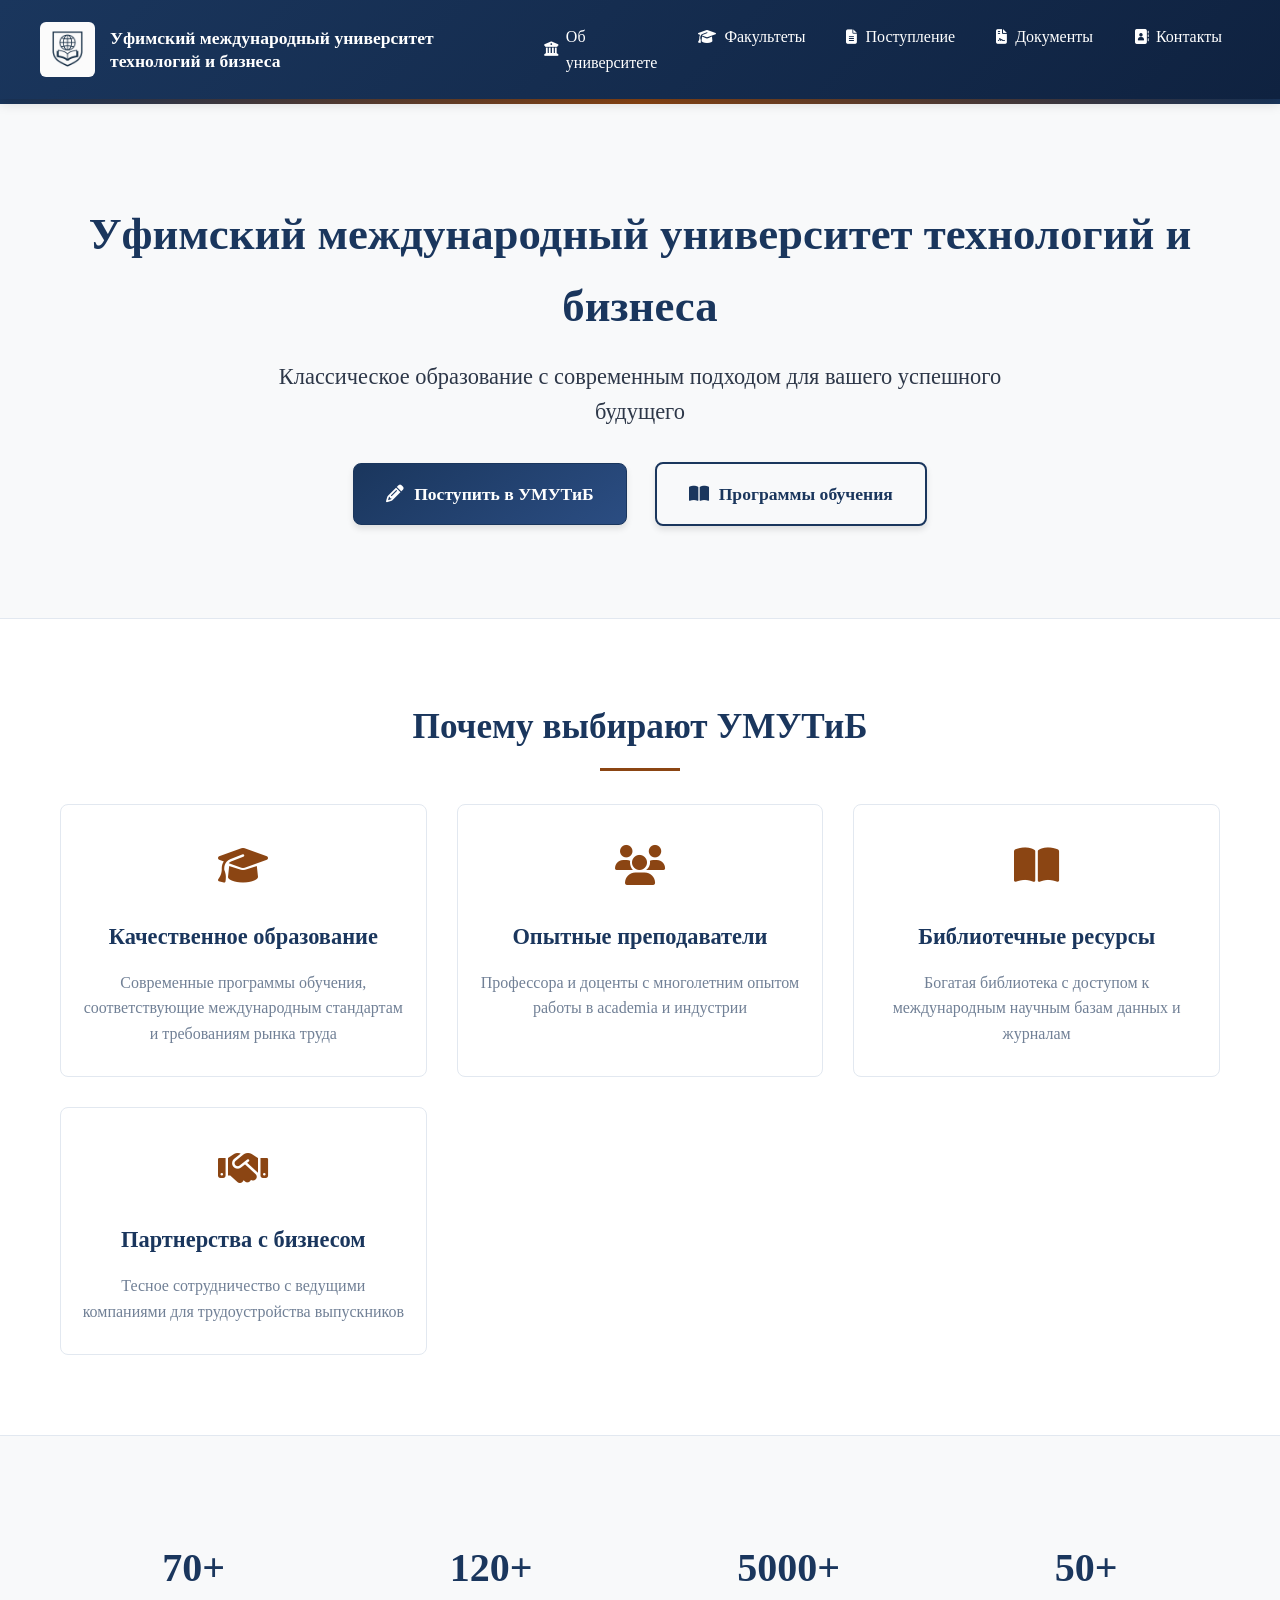
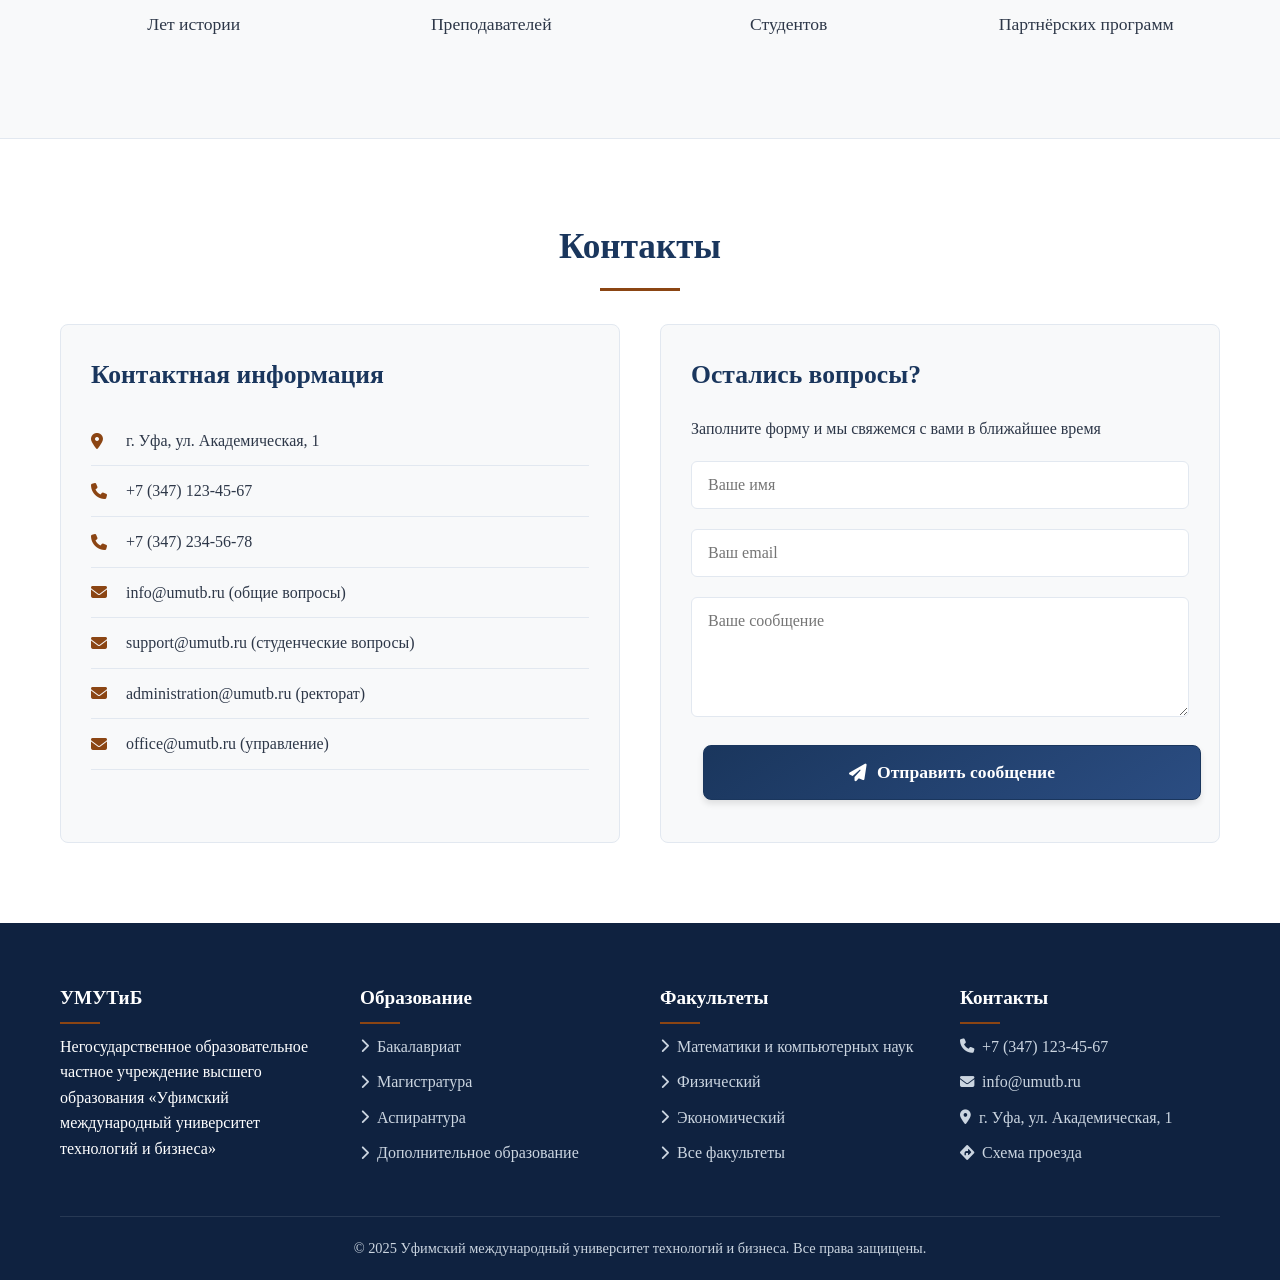
==== index.html @ 5cca49ac "Add files via upload" ====
﻿<!DOCTYPE html>
<html lang="ru">
<head>
  <meta charset="UTF-8">
  <meta name="viewport" content="width=device-width, initial-scale=1.0">
  <title>Уфимский международный университет технологий и бизнеса</title>
  <link rel="stylesheet" href="https://cdnjs.cloudflare.com/ajax/libs/font-awesome/6.4.0/css/all.min.css">
  <style>
    :root {
      --primary: #1a365d;
      --primary-dark: #0f2240;
      --secondary: #2b6cb0;
      --accent: #8B4513;
      --light: #f8f9fa;
      --dark: #2d3748;
      --gray: #718096;
      --light-gray: #e2e8f0;
      --transition: all 0.3s ease;
    }
    
    * {
      margin: 0;
      padding: 0;
      box-sizing: border-box;
    }
    
    body {
      font-family: 'Georgia', serif;
      line-height: 1.6;
      color: var(--dark);
      background-color: #fff;
      overflow-x: hidden;
    }
    
    .container {
      width: 100%;
      max-width: 1200px;
      margin: 0 auto;
      padding: 0 20px;
    }
    
    /* Modern Header Styles */
    header {
      background: linear-gradient(135deg, var(--primary) 0%, var(--primary-dark) 100%);
      color: white;
      position: sticky;
      top: 0;
      z-index: 1000;
      box-shadow: 0 4px 12px rgba(0, 0, 0, 0.15);
      padding: 0;
    }
    
    .header-container {
      display: flex;
      justify-content: space-between;
      align-items: center;
      padding: 12px 0;
    }
    
    .logo {
      display: flex;
      align-items: center;
      gap: 15px;
      text-decoration: none;
      transition: var(--transition);
    }
    
    .logo:hover {
      opacity: 0.9;
      transform: translateY(-1px);
    }
    
    .logo img {
      height: 55px;
      width: auto;
      border-radius: 6px;
    }
    
    .logo-text {
      font-size: 1.1rem;
      font-weight: bold;
      color: white;
      line-height: 1.3;
    }
    
    nav {
      display: flex;
      align-items: center;
    }
    
    .nav-menu {
      display: flex;
      list-style: none;
      gap: 5px;
    }
    
    .nav-item {
      position: relative;
    }
    
    .nav-link {
      text-decoration: none;
      color: white;
      font-weight: 500;
      padding: 12px 18px;
      border-radius: 6px;
      display: flex;
      align-items: center;
      gap: 8px;
      transition: var(--transition);
      position: relative;
      overflow: hidden;
    }
    
    .nav-link::before {
      content: '';
      position: absolute;
      top: 0;
      left: -100%;
      width: 100%;
      height: 100%;
      background: linear-gradient(90deg, transparent, rgba(255, 255, 255, 0.2), transparent);
      transition: var(--transition);
    }
    
    .nav-link:hover::before {
      left: 100%;
    }
    
    .nav-link:hover {
      background: rgba(255, 255, 255, 0.1);
      transform: translateY(-2px);
    }
    
    .nav-link i {
      font-size: 0.9rem;
    }
    
    .mobile-menu-btn {
      display: none;
      background: rgba(255, 255, 255, 0.1);
      border: none;
      font-size: 1.4rem;
      cursor: pointer;
      color: white;
      padding: 10px 12px;
      border-radius: 6px;
      transition: var(--transition);
    }
    
    .mobile-menu-btn:hover {
      background: rgba(255, 255, 255, 0.2);
      transform: scale(1.05);
    }
    
    /* Hero Section */
    .hero {
      background: var(--light);
      padding: 100px 0 80px;
      text-align: center;
      border-bottom: 1px solid var(--light-gray);
      position: relative;
    }
    
    .hero::before {
      content: '';
      position: absolute;
      top: 0;
      left: 0;
      right: 0;
      height: 5px;
      background: linear-gradient(90deg, var(--primary), var(--accent), var(--primary));
    }
    
    .hero-title {
      font-size: 2.8rem;
      margin-bottom: 1rem;
      color: var(--primary);
      font-family: 'Times New Roman', serif;
    }
    
    .hero-subtitle {
      font-size: 1.4rem;
      margin-bottom: 2rem;
      color: var(--dark);
      font-weight: 400;
      max-width: 800px;
      margin-left: auto;
      margin-right: auto;
    }
    
    .btn {
      display: inline-flex;
      align-items: center;
      justify-content: center;
      padding: 16px 32px;
      border-radius: 8px;
      text-decoration: none;
      font-weight: 600;
      transition: var(--transition);
      margin: 0 12px 12px;
      font-family: 'Georgia', serif;
      font-size: 1.1rem;
      position: relative;
      overflow: hidden;
      box-shadow: 0 4px 6px rgba(0, 0, 0, 0.1);
      border: none;
      cursor: pointer;
    }
    
    .btn i {
      margin-right: 10px;
      transition: var(--transition);
    }
    
    .btn-primary {
      background: linear-gradient(145deg, var(--primary), #2b4d82);
      color: white;
      border: 1px solid var(--primary);
    }
    
    .btn-primary:hover {
      background: linear-gradient(145deg, #2b4d82, var(--primary));
      color: white;
      transform: translateY(-3px);
      box-shadow: 0 6px 12px rgba(0, 0, 0, 0.15);
    }
    
    .btn-primary:active {
      transform: translateY(0);
      box-shadow: 0 2px 4px rgba(0, 0, 0, 0.1);
    }
    
    .btn-outline {
      background: transparent;
      color: var(--primary);
      border: 2px solid var(--primary);
    }
    
    .btn-outline:hover {
      background: var(--primary);
      color: white;
      transform: translateY(-3px);
      box-shadow: 0 6px 12px rgba(0, 0, 0, 0.15);
    }
    
    .btn-outline:active {
      transform: translateY(0);
      box-shadow: 0 2px 4px rgba(0, 0, 0, 0.1);
    }
    
    /* Features Section */
    .features {
      padding: 80px 0;
      background: white;
    }
    
    .section-title {
      text-align: center;
      font-size: 2.2rem;
      margin-bottom: 3rem;
      color: var(--primary);
      position: relative;
      font-family: 'Times New Roman', serif;
    }
    
    .section-title:after {
      content: '';
      position: absolute;
      bottom: -15px;
      left: 50%;
      transform: translateX(-50%);
      width: 80px;
      height: 3px;
      background: var(--accent);
    }
    
    .features-grid {
      display: grid;
      grid-template-columns: repeat(auto-fit, minmax(280px, 1fr));
      gap: 30px;
    }
    
    .feature {
      text-align: center;
      padding: 30px 20px;
      border: 1px solid var(--light-gray);
      border-radius: 8px;
      transition: var(--transition);
    }
    
    .feature:hover {
      box-shadow: 0 8px 20px rgba(0, 0, 0, 0.1);
      transform: translateY(-5px);
    }
    
    .feature-icon {
      font-size: 2.5rem;
      margin-bottom: 20px;
      color: var(--accent);
      transition: var(--transition);
    }
    
    .feature:hover .feature-icon {
      transform: scale(1.1);
    }
    
    .feature-title {
      font-size: 1.4rem;
      margin-bottom: 15px;
      color: var(--primary);
    }
    
    .feature p {
      color: var(--gray);
    }
    
    /* Stats Section */
    .stats {
      padding: 80px 0;
      background: var(--light);
      text-align: center;
      border-top: 1px solid var(--light-gray);
      border-bottom: 1px solid var(--light-gray);
    }
    
    .stats-grid {
      display: grid;
      grid-template-columns: repeat(auto-fit, minmax(200px, 1fr));
      gap: 30px;
    }
    
    .stat {
      padding: 20px;
      transition: var(--transition);
    }
    
    .stat:hover {
      transform: translateY(-5px);
    }
    
    .stat-number {
      font-size: 2.5rem;
      font-weight: bold;
      margin-bottom: 10px;
      color: var(--primary);
      font-family: 'Times New Roman', serif;
    }
    
    .stat-label {
      color: var(--dark);
      font-size: 1.1rem;
    }
    
    /* Contact Section */
    .contact {
      padding: 80px 0;
      background: white;
    }
    
    .contact-grid {
      display: grid;
      grid-template-columns: repeat(auto-fit, minmax(300px, 1fr));
      gap: 40px;
    }
    
    .contact-info {
      padding: 30px;
      background: var(--light);
      border-radius: 8px;
      border: 1px solid var(--light-gray);
      transition: var(--transition);
    }
    
    .contact-info:hover {
      box-shadow: 0 8px 20px rgba(0, 0, 0, 0.1);
    }
    
    .contact-title {
      font-size: 1.6rem;
      margin-bottom: 20px;
      color: var(--primary);
      font-family: 'Times New Roman', serif;
    }
    
    .contact-list {
      list-style: none;
    }
    
    .contact-list li {
      padding: 12px 0;
      border-bottom: 1px solid var(--light-gray);
      display: flex;
      align-items: center;
      transition: var(--transition);
    }
    
    .contact-list li:hover {
      background-color: rgba(0, 0, 0, 0.03);
      padding-left: 10px;
    }
    
    .contact-list i {
      margin-right: 15px;
      color: var(--accent);
      width: 20px;
    }
    
    /* Footer */
    footer {
      background: var(--primary-dark);
      color: white;
      padding: 60px 0 20px;
    }
    
    .footer-grid {
      display: grid;
      grid-template-columns: repeat(auto-fit, minmax(250px, 1fr));
      gap: 40px;
      margin-bottom: 40px;
    }
    
    .footer-title {
      font-size: 1.2rem;
      margin-bottom: 20px;
      position: relative;
      font-family: 'Times New Roman', serif;
    }
    
    .footer-title:after {
      content: '';
      position: absolute;
      bottom: -10px;
      left: 0;
      width: 40px;
      height: 2px;
      background: var(--accent);
    }
    
    .footer-links {
      list-style: none;
    }
    
    .footer-links li {
      margin-bottom: 10px;
      transition: var(--transition);
    }
    
    .footer-links li:hover {
      transform: translateX(5px);
    }
    
    .footer-links a {
      color: #cbd5e0;
      text-decoration: none;
      transition: var(--transition);
      display: flex;
      align-items: center;
    }
    
    .footer-links a:hover {
      color: white;
    }
    
    .footer-links a i {
      margin-right: 8px;
      font-size: 0.9rem;
    }
    
    .footer-bottom {
      text-align: center;
      padding-top: 20px;
      border-top: 1px solid rgba(255, 255, 255, 0.1);
      font-size: 0.9rem;
      color: #cbd5e0;
    }
    
    /* Form Styles */
    .form-group {
      margin-bottom: 20px;
    }
    
    .form-input {
      width: 100%;
      padding: 14px 16px;
      border: 1px solid var(--light-gray);
      border-radius: 6px;
      font-family: 'Georgia', serif;
      font-size: 1rem;
      transition: var(--transition);
    }
    
    .form-input:focus {
      outline: none;
      border-color: var(--primary);
      box-shadow: 0 0 0 3px rgba(26, 54, 93, 0.2);
    }
    
    textarea.form-input {
      min-height: 120px;
      resize: vertical;
    }
    
    /* Responsive Styles */
    @media (max-width: 992px) {
      .nav-menu {
        display: none;
        flex-direction: column;
        position: absolute;
        top: 100%;
        left: 0;
        right: 0;
        background: linear-gradient(135deg, var(--primary) 0%, var(--primary-dark) 100%);
        padding: 20px;
        box-shadow: 0 5px 15px rgba(0, 0, 0, 0.2);
        border-top: 1px solid rgba(255, 255, 255, 0.1);
      }
      
      .nav-menu.active {
        display: flex;
      }
      
      .nav-item {
        width: 100%;
      }
      
      .nav-link {
        padding: 15px;
        border-radius: 4px;
        margin-bottom: 5px;
      }
      
      .mobile-menu-btn {
        display: block;
      }
      
      .hero-title {
        font-size: 2.4rem;
      }
    }
    
    @media (max-width: 768px) {
      .hero-title {
        font-size: 2rem;
      }
      
      .hero-subtitle {
        font-size: 1.2rem;
      }
      
      .btn {
        display: flex;
        margin: 10px auto;
        width: 80%;
        max-width: 250px;
      }
      
      .section-title {
        font-size: 1.8rem;
      }
      
      .header-container {
        flex-wrap: wrap;
      }
      
      .logo {
        margin-bottom: 10px;
      }
    }
    
    @media (max-width: 576px) {
      .logo img {
        height: 50px;
      }
      
      .logo-text {
        font-size: 0.95rem;
      }
      
      .hero {
        padding: 80px 0 60px;
      }
      
      .feature {
        padding: 20px 15px;
      }
      
      .contact-info {
        padding: 20px;
      }
    }
  </style>
</head>
<body>
  <!-- Header -->
  <header>
    <div class="container header-container">
      <a href="#" class="logo">
        <img src="assets/logo.png" alt="Логотип УМУТиБ">
        <div class="logo-text">Уфимский международный университет технологий и бизнеса</div>
      </a>
      
      <nav>
        <ul class="nav-menu">
          <li class="nav-item"><a href="pages/about.html" class="nav-link"><i class="fas fa-university"></i> Об университете</a></li>
          <li class="nav-item"><a href="pages/faculties.html" class="nav-link"><i class="fas fa-graduation-cap"></i> Факультеты</a></li>
          <li class="nav-item"><a href="pages/admission.html" class="nav-link"><i class="fas fa-file-alt"></i> Поступление</a></li>
          <li class="nav-item"><a href="pages/documents.html" class="nav-link"><i class="fas fa-file-contract"></i> Документы</a></li>
          <li class="nav-item"><a href="pages/contacts.html" class="nav-link"><i class="fas fa-address-book"></i> Контакты</a></li>
        </ul>
        
        <button class="mobile-menu-btn">
          <i class="fas fa-bars"></i>
        </button>
      </nav>
    </div>
  </header>

  <!-- Hero Section -->
  <section class="hero">
    <div class="container">
      <h1 class="hero-title">Уфимский международный университет технологий и бизнеса</h1>
      <p class="hero-subtitle">Классическое образование с современным подходом для вашего успешного будущего</p>
      <div class="hero-actions">
        <a href="pages/apply.html" class="btn btn-primary"><i class="fas fa-pencil-alt"></i> Поступить в УМУТиБ</a>
        <a href="#" class="btn btn-outline"><i class="fas fa-book-open"></i> Программы обучения</a>
      </div>
    </div>
  </section>

  <!-- Features Section -->
  <section class="features">
    <div class="container">
      <h2 class="section-title">Почему выбирают УМУТиБ</h2>
      
      <div class="features-grid">
        <div class="feature">
          <div class="feature-icon">
            <i class="fas fa-graduation-cap"></i>
          </div>
          <h3 class="feature-title">Качественное образование</h3>
          <p>Современные программы обучения, соответствующие международным стандартам и требованиям рынка труда</p>
        </div>
        
        <div class="feature">
          <div class="feature-icon">
            <i class="fas fa-users"></i>
          </div>
          <h3 class="feature-title">Опытные преподаватели</h3>
          <p>Профессора и доценты с многолетним опытом работы в academia и индустрии</p>
        </div>
        
        <div class="feature">
          <div class="feature-icon">
            <i class="fas fa-book-open"></i>
          </div>
          <h3 class="feature-title">Библиотечные ресурсы</h3>
          <p>Богатая библиотека с доступом к международным научным базам данных и журналам</p>
        </div>
        
        <div class="feature">
          <div class="feature-icon">
            <i class="fas fa-handshake"></i>
          </div>
          <h3 class="feature-title">Партнерства с бизнесом</h3>
          <p>Тесное сотрудничество с ведущими компаниями для трудоустройства выпускников</p>
        </div>
      </div>
    </div>
  </section>

  <!-- Stats Section -->
  <section class="stats">
    <div class="container">
      <div class="stats-grid">
        <div class="stat">
          <div class="stat-number">70+</div>
          <div class="stat-label">Лет истории</div>
        </div>
        
        <div class="stat">
          <div class="stat-number">120+</div>
          <div class="stat-label">Преподавателей</div>
        </div>
        
        <div class="stat">
          <div class="stat-number">5000+</div>
          <div class="stat-label">Студентов</div>
        </div>
        
        <div class="stat">
          <div class="stat-number">50+</div>
          <div class="stat-label">Партнёрских программ</div>
        </div>
      </div>
    </div>
  </section>

  <!-- Contact Section -->
  <section class="contact">
    <div class="container">
      <h2 class="section-title">Контакты</h2>
      
      <div class="contact-grid">
        <div class="contact-info">
          <h3 class="contact-title">Контактная информация</h3>
          
          <ul class="contact-list">
            <li>
              <i class="fas fa-map-marker-alt"></i>
              <span>г. Уфа, ул. Академическая, 1</span>
            </li>
            <li>
              <i class="fas fa-phone"></i>
              <span>+7 (347) 123-45-67</span>
            </li>
            <li>
              <i class="fas fa-phone"></i>
              <span>+7 (347) 234-56-78</span>
            </li>
            <li>
              <i class="fas fa-envelope"></i>
              <span>info@umutb.ru (общие вопросы)</span>
            </li>
            <li>
              <i class="fas fa-envelope"></i>
              <span>support@umutb.ru (студенческие вопросы)</span>
            </li>
            <li>
              <i class="fas fa-envelope"></i>
              <span>administration@umutb.ru (ректорат)</span>
            </li>
            <li>
              <i class="fas fa-envelope"></i>
              <span>office@umutb.ru (управление)</span>
            </li>
          </ul>
        </div>
        
        <div class="contact-info">
          <h3 class="contact-title">Остались вопросы?</h3>
          <p>Заполните форму и мы свяжемся с вами в ближайшее время</p>
          
          <form style="margin-top: 20px;">
            <div class="form-group">
              <input type="text" placeholder="Ваше имя" class="form-input">
            </div>
            
            <div class="form-group">
              <input type="email" placeholder="Ваш email" class="form-input">
            </div>
            
            <div class="form-group">
              <textarea placeholder="Ваше сообщение" class="form-input"></textarea>
            </div>
            
            <button type="submit" class="btn btn-primary" style="width: 100%;"><i class="fas fa-paper-plane"></i> Отправить сообщение</button>
          </form>
        </div>
      </div>
    </div>
  </section>

  <!-- Footer -->
  <footer>
    <div class="container">
      <div class="footer-grid">
        <div>
          <h3 class="footer-title">УМУТиБ</h3>
          <p>Негосударственное образовательное частное учреждение высшего образования «Уфимский международный университет технологий и бизнеса»</p>
        </div>
        
        <div>
          <h3 class="footer-title">Образование</h3>
          <ul class="footer-links">
            <li><a href="#"><i class="fas fa-chevron-right"></i> Бакалавриат</a></li>
            <li><a href="#"><i class="fas fa-chevron-right"></i> Магистратура</a></li>
            <li><a href="#"><i class="fas fa-chevron-right"></i> Аспирантура</a></li>
            <li><a href="#"><i class="fas fa-chevron-right"></i> Дополнительное образование</a></li>
          </ul>
        </div>
        
        <div>
          <h3 class="footer-title">Факультеты</h3>
          <ul class="footer-links">
            <li><a href="#"><i class="fas fa-chevron-right"></i> Математики и компьютерных наук</a></li>
            <li><a href="#"><i class="fas fa-chevron-right"></i> Физический</a></li>
            <li><a href="#"><i class="fas fa-chevron-right"></i> Экономический</a></li>
            <li><a href="pages/programs.html"><i class="fas fa-chevron-right"></i> Все факультеты</a></li>
          </ul>
        </div>
        
        <div>
          <h3 class="footer-title">Контакты</h3>
          <ul class="footer-links">
            <li><a href="tel:+73471234567"><i class="fas fa-phone"></i> +7 (347) 123-45-67</a></li>
            <li><a href="mailto:info@umutb.ru"><i class="fas fa-envelope"></i> info@umutb.ru</a></li>
            <li><a href="#"><i class="fas fa-map-marker-alt"></i> г. Уфа, ул. Академическая, 1</a></li>
            <li><a href="#"><i class="fas fa-directions"></i> Схема проезда</a></li>
          </ul>
        </div>
      </div>
      
      <div class="footer-bottom">
        <p>&copy; 2025 Уфимский международный университет технологий и бизнеса. Все права защищены.</p>
      </div>
    </div>
  </footer>

  <script>
    // Mobile menu toggle with better performance
    document.addEventListener('DOMContentLoaded', function() {
      const menuBtn = document.querySelector('.mobile-menu-btn');
      const navMenu = document.querySelector('.nav-menu');
      
      if (menuBtn && navMenu) {
        menuBtn.addEventListener('click', function() {
          navMenu.classList.toggle('active');
          this.setAttribute('aria-expanded', 
            this.getAttribute('aria-expanded') === 'true' ? 'false' : 'true');
        });
        
        // Close menu when clicking outside
        document.addEventListener('click', function(e) {
          if (!e.target.closest('nav') && navMenu.classList.contains('active')) {
            navMenu.classList.remove('active');
            menuBtn.setAttribute('aria-expanded', 'false');
          }
        });
        
        // Close menu on resize if needed
        window.addEventListener('resize', function() {
          if (window.innerWidth > 992 && navMenu.classList.contains('active')) {
            navMenu.classList.remove('active');
            menuBtn.setAttribute('aria-expanded', 'false');
          }
        });
      }
      
      // Smooth scrolling for anchor links
      document.querySelectorAll('a[href^="#"]').forEach(anchor => {
        anchor.addEventListener('click', function(e) {
          e.preventDefault();
          const target = document.querySelector(this.getAttribute('href'));
          if (target) {
            target.scrollIntoView({
              behavior: 'smooth',
              block: 'start'
            });
          }
        });
      });
    });
  </script>
</body>
</html>
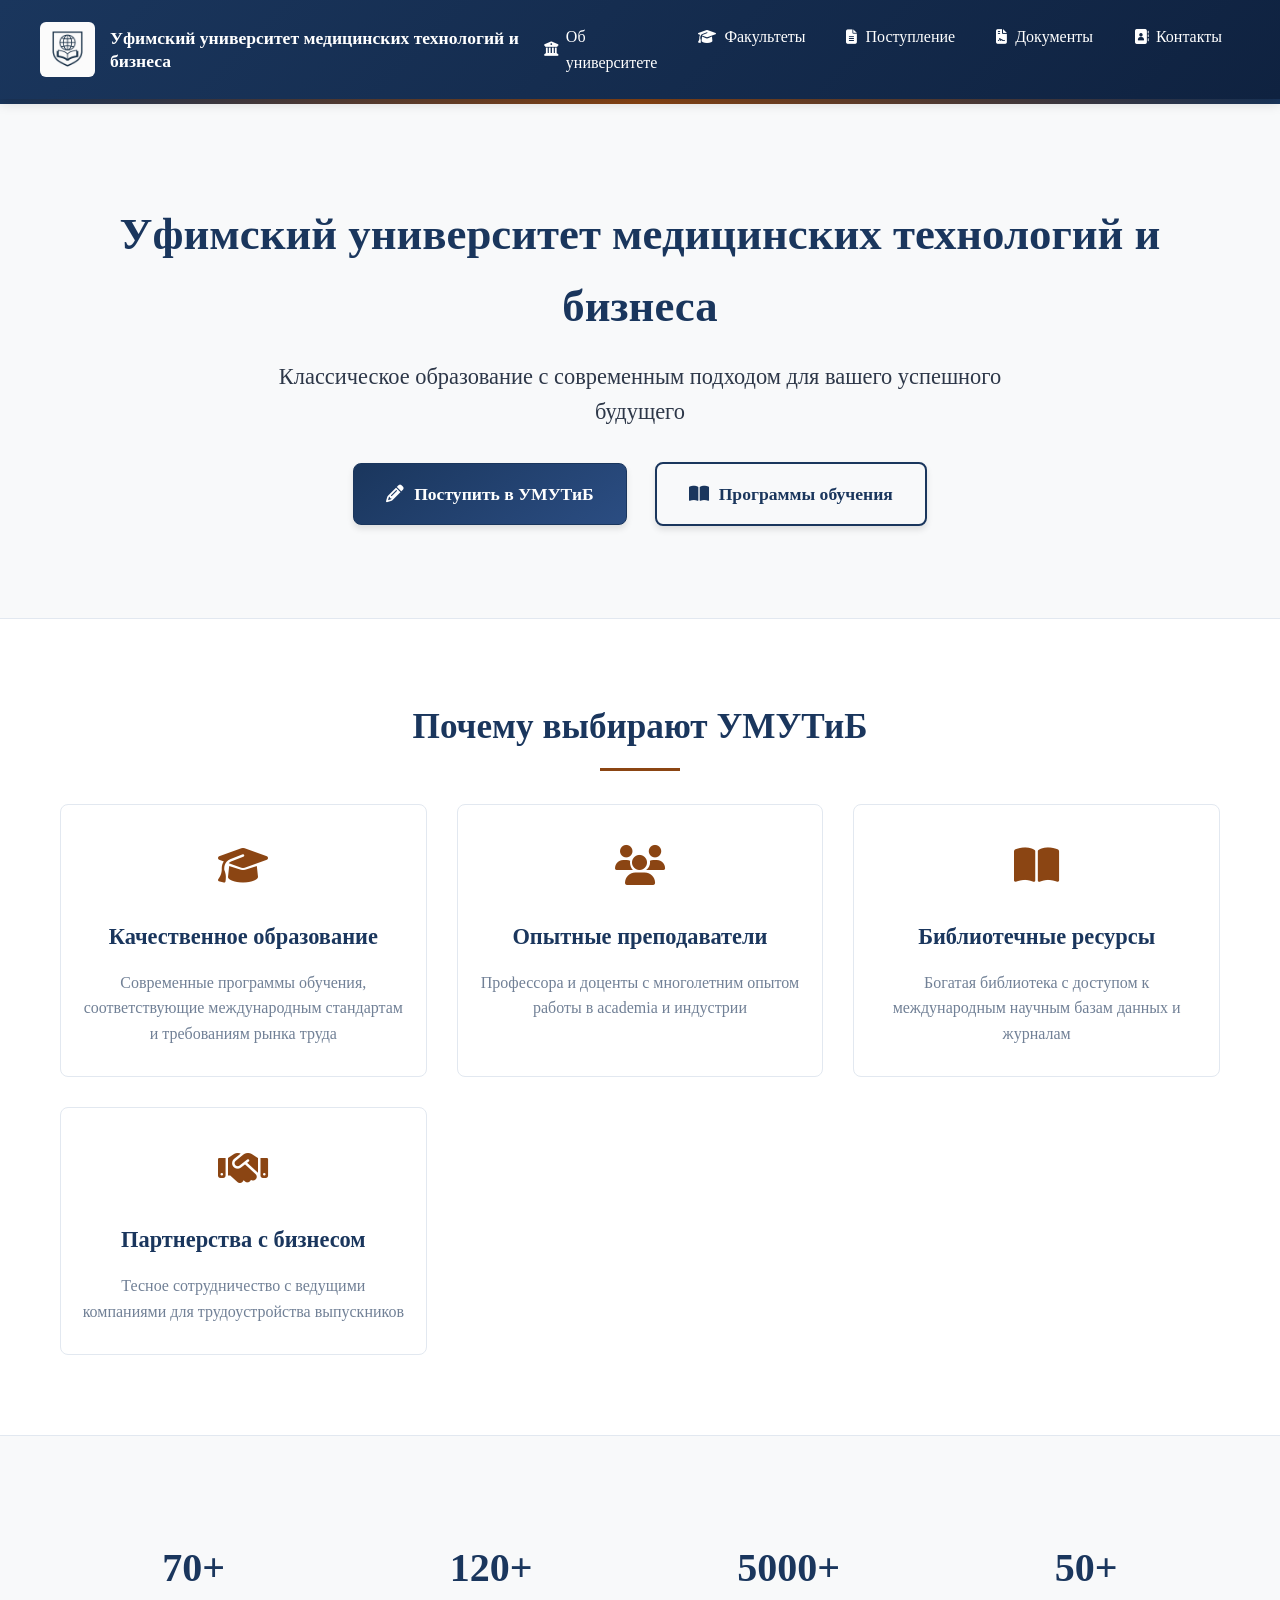
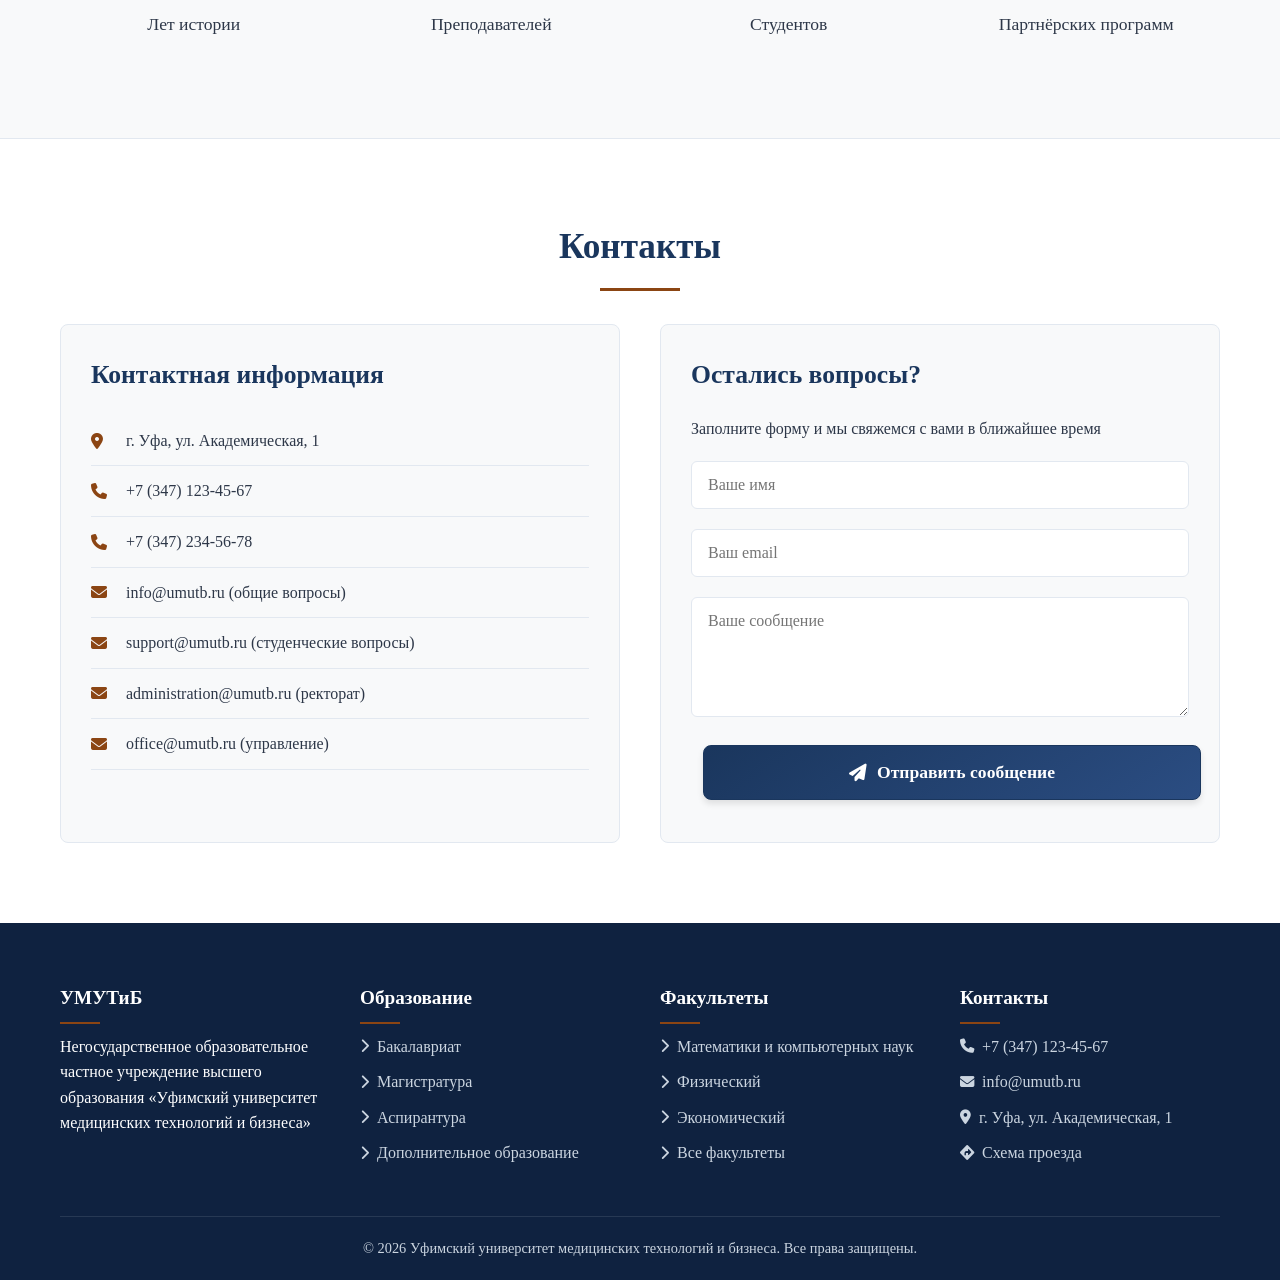
==== commit 9e1e23cf: "Add files via upload" ====
--- a/index.html
+++ b/index.html
@@ -3,7 +3,7 @@
 <head>
   <meta charset="UTF-8">
   <meta name="viewport" content="width=device-width, initial-scale=1.0">
-  <title>Уфимский международный университет технологий и бизнеса</title>
+  <title>Уфимский университет медицинских технологий и бизнеса</title>
   <link rel="stylesheet" href="https://cdnjs.cloudflare.com/ajax/libs/font-awesome/6.4.0/css/all.min.css">
   <style>
     :root {
@@ -597,7 +597,7 @@
     <div class="container header-container">
       <a href="#" class="logo">
         <img src="assets/logo.png" alt="Логотип УМУТиБ">
-        <div class="logo-text">Уфимский международный университет технологий и бизнеса</div>
+        <div class="logo-text">Уфимский университет медицинских технологий и бизнеса</div>
       </a>
       
       <nav>
@@ -619,7 +619,7 @@
   <!-- Hero Section -->
   <section class="hero">
     <div class="container">
-      <h1 class="hero-title">Уфимский международный университет технологий и бизнеса</h1>
+      <h1 class="hero-title">Уфимский университет медицинских технологий и бизнеса</h1>
       <p class="hero-subtitle">Классическое образование с современным подходом для вашего успешного будущего</p>
       <div class="hero-actions">
         <a href="pages/apply.html" class="btn btn-primary"><i class="fas fa-pencil-alt"></i> Поступить в УМУТиБ</a>
@@ -767,7 +767,7 @@
       <div class="footer-grid">
         <div>
           <h3 class="footer-title">УМУТиБ</h3>
-          <p>Негосударственное образовательное частное учреждение высшего образования «Уфимский международный университет технологий и бизнеса»</p>
+          <p>Негосударственное образовательное частное учреждение высшего образования «Уфимский университет медицинских технологий и бизнеса»</p>
         </div>
         
         <div>
@@ -802,7 +802,7 @@
       </div>
       
       <div class="footer-bottom">
-        <p>&copy; 2025 Уфимский международный университет технологий и бизнеса. Все права защищены.</p>
+        <p>&copy; 2026 Уфимский университет медицинских технологий и бизнеса. Все права защищены.</p>
       </div>
     </div>
   </footer>
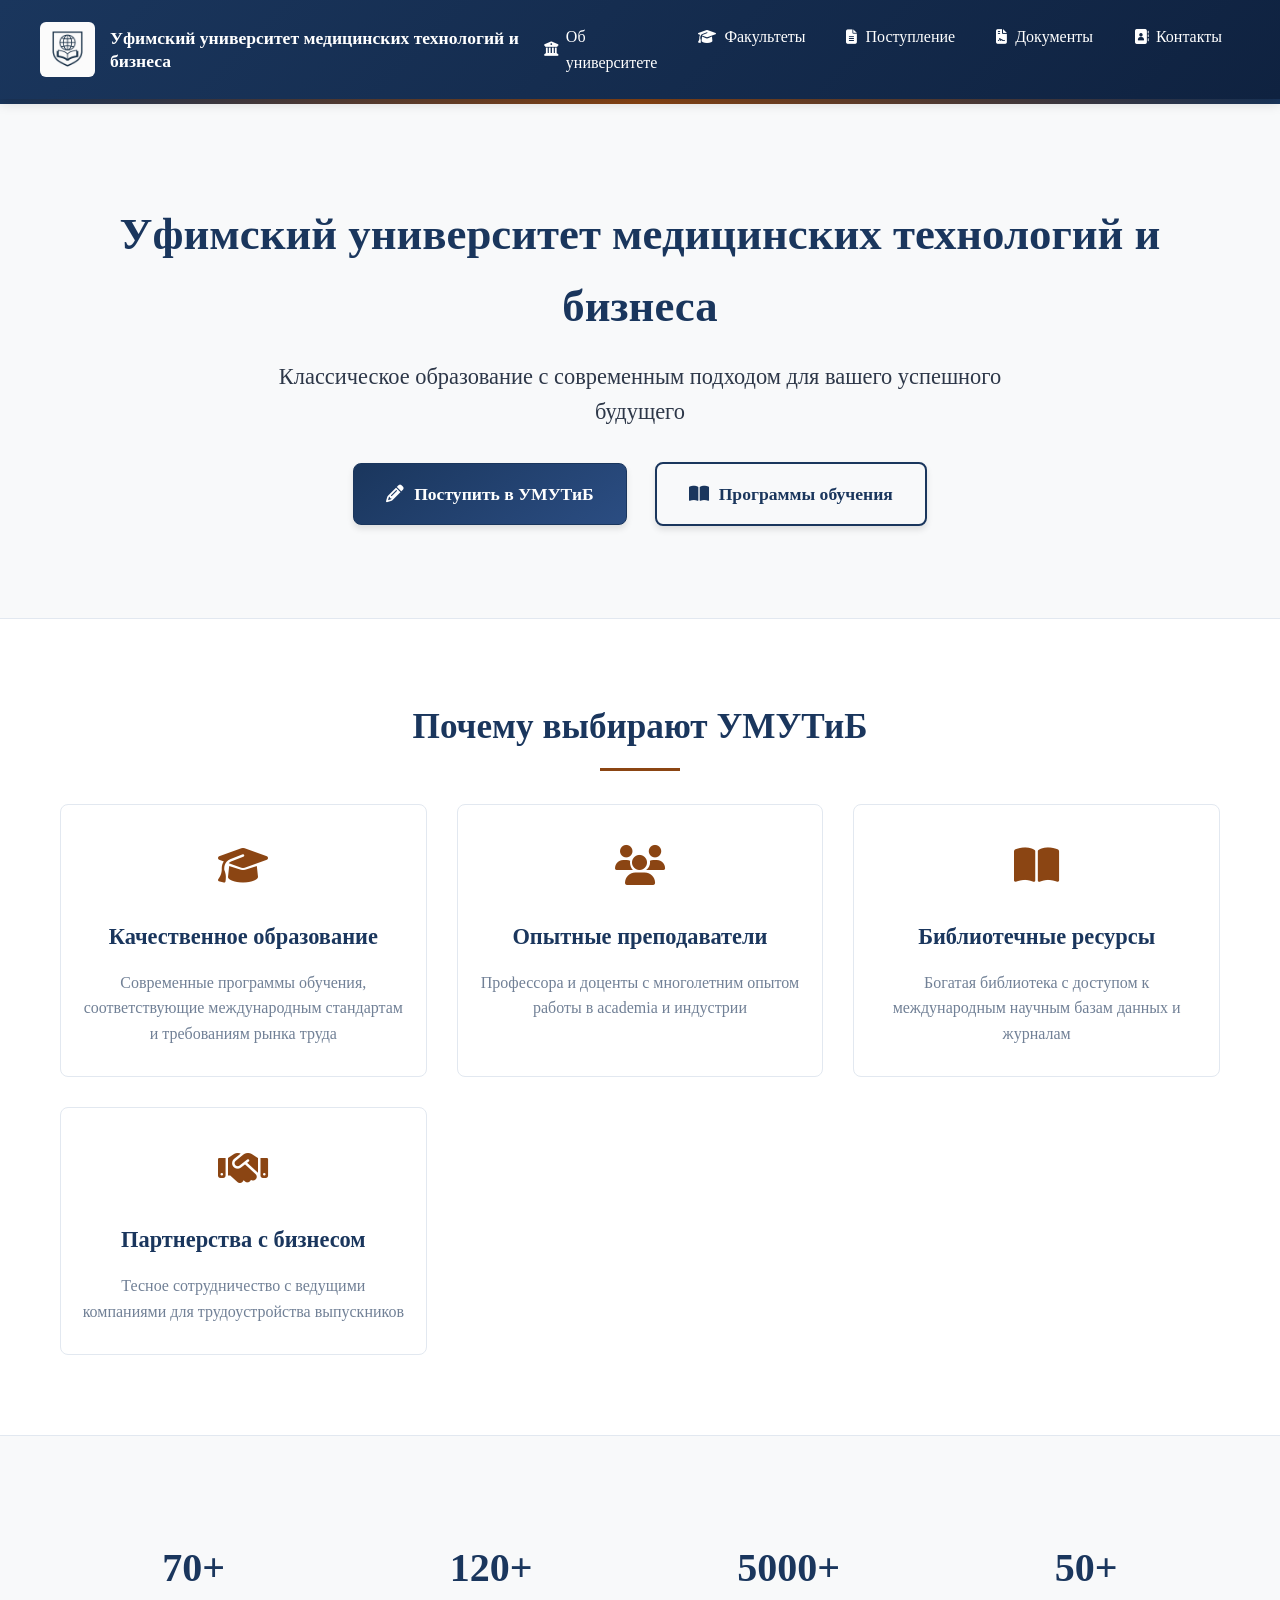
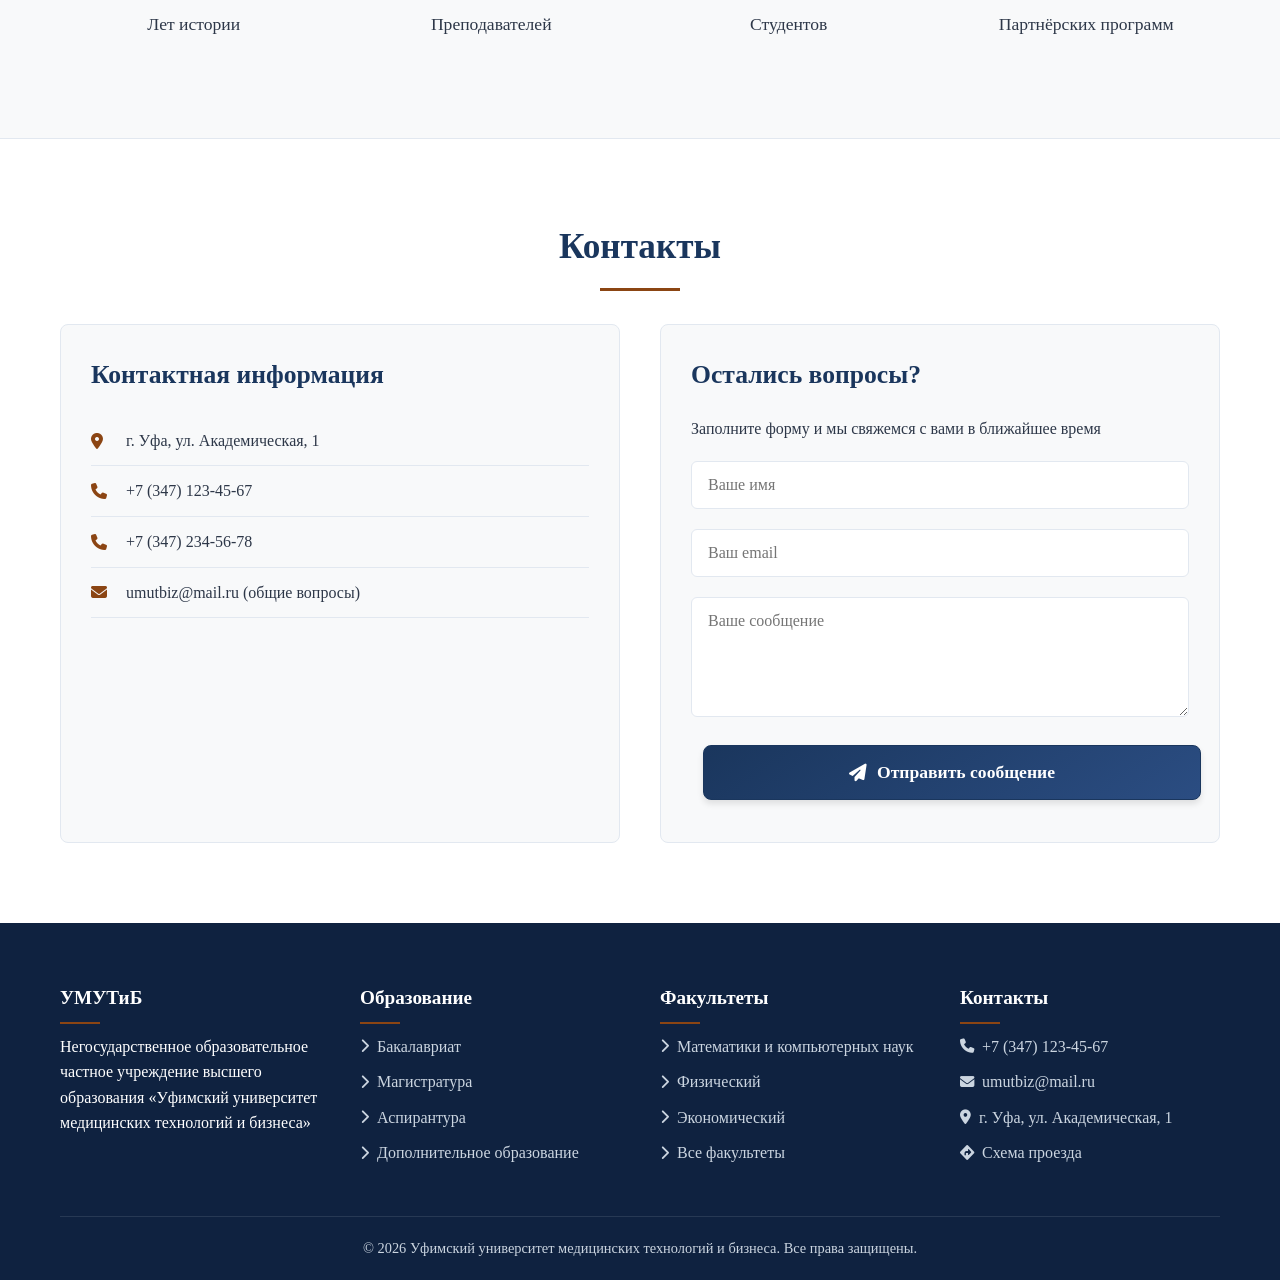
==== commit 43785155: "1st" ====
--- a/index.html
+++ b/index.html
@@ -720,9 +720,9 @@
             </li>
             <li>
               <i class="fas fa-envelope"></i>
-              <span>info@umutb.ru (общие вопросы)</span>
+              <span>umutbiz@mail.ru (общие вопросы)</span>
             </li>
-            <li>
+            <!-- <li>
               <i class="fas fa-envelope"></i>
               <span>support@umutb.ru (студенческие вопросы)</span>
             </li>
@@ -733,7 +733,7 @@
             <li>
               <i class="fas fa-envelope"></i>
               <span>office@umutb.ru (управление)</span>
-            </li>
+            </li> -->
           </ul>
         </div>
         
@@ -794,7 +794,7 @@
           <h3 class="footer-title">Контакты</h3>
           <ul class="footer-links">
             <li><a href="tel:+73471234567"><i class="fas fa-phone"></i> +7 (347) 123-45-67</a></li>
-            <li><a href="mailto:info@umutb.ru"><i class="fas fa-envelope"></i> info@umutb.ru</a></li>
+            <li><a href="mailto:umutbiz@mail.ru"><i class="fas fa-envelope"></i> umutbiz@mail.ru</a></li>
             <li><a href="#"><i class="fas fa-map-marker-alt"></i> г. Уфа, ул. Академическая, 1</a></li>
             <li><a href="#"><i class="fas fa-directions"></i> Схема проезда</a></li>
           </ul>
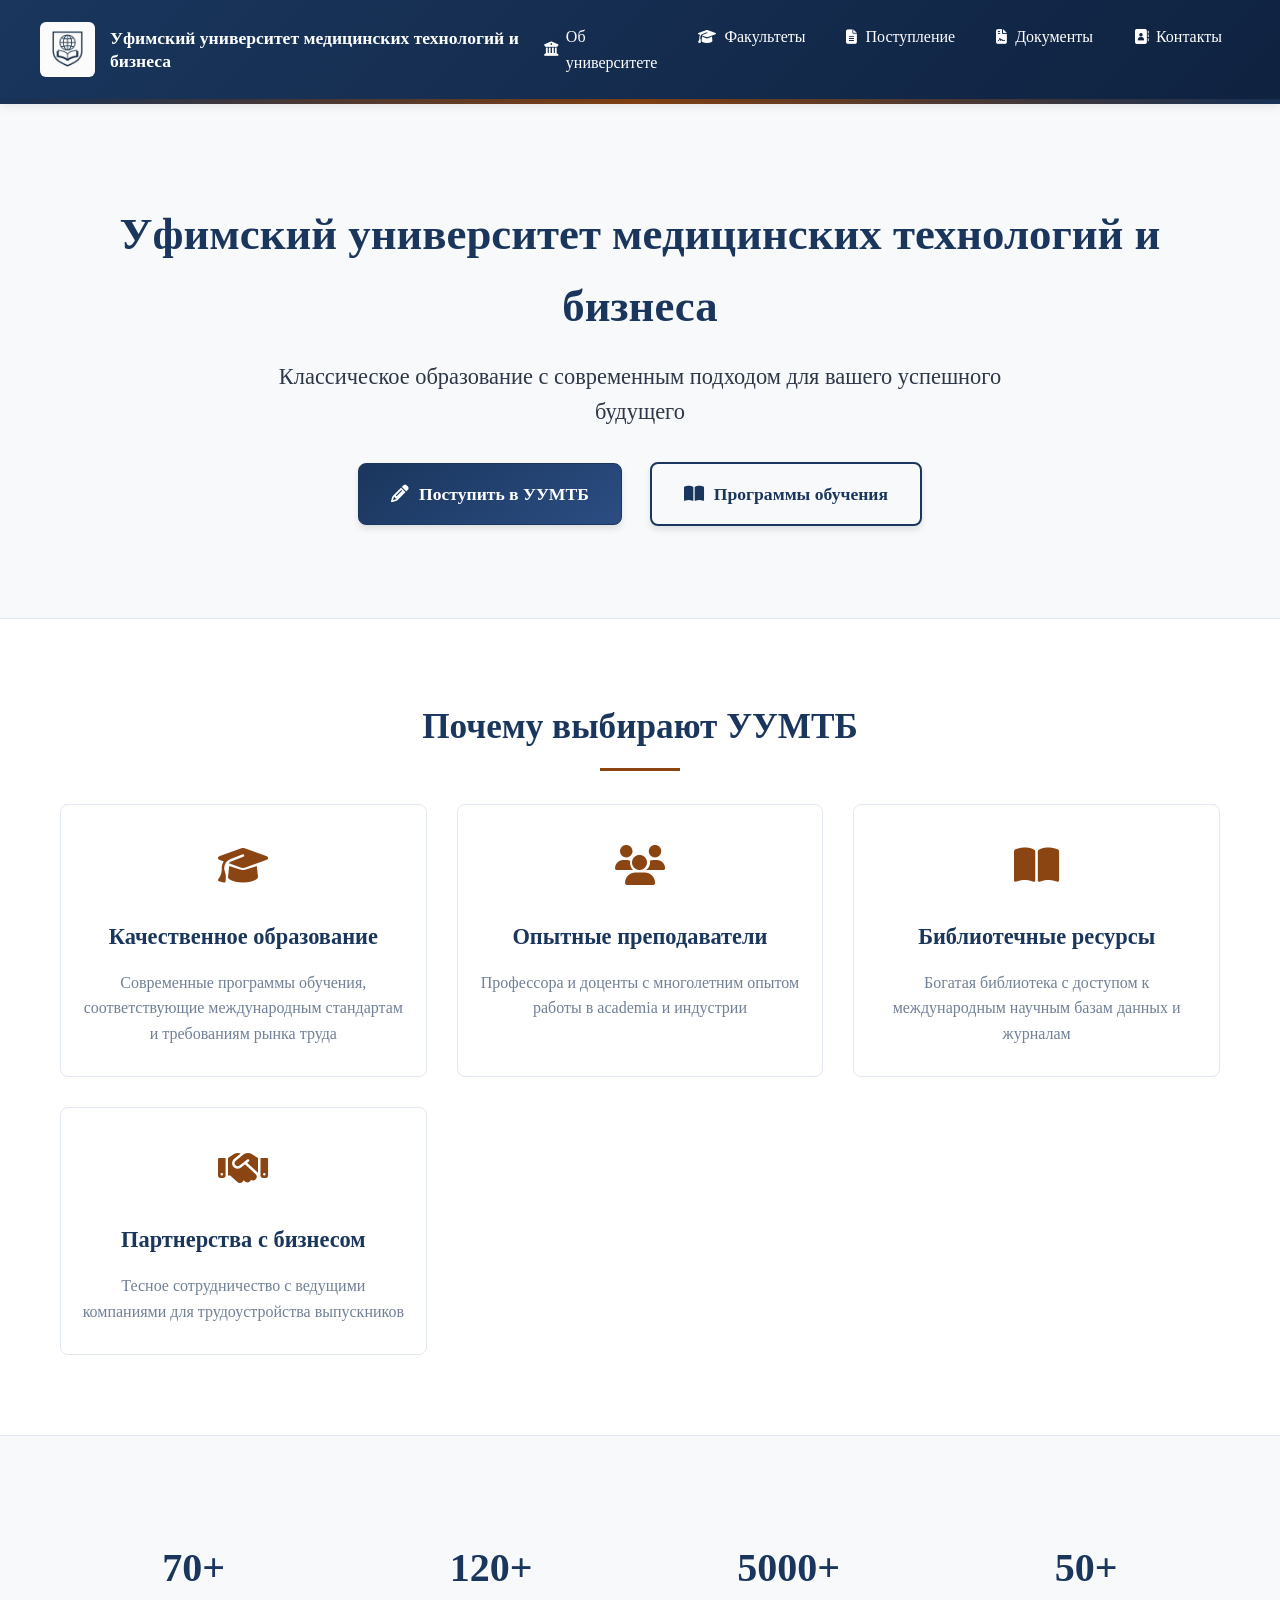
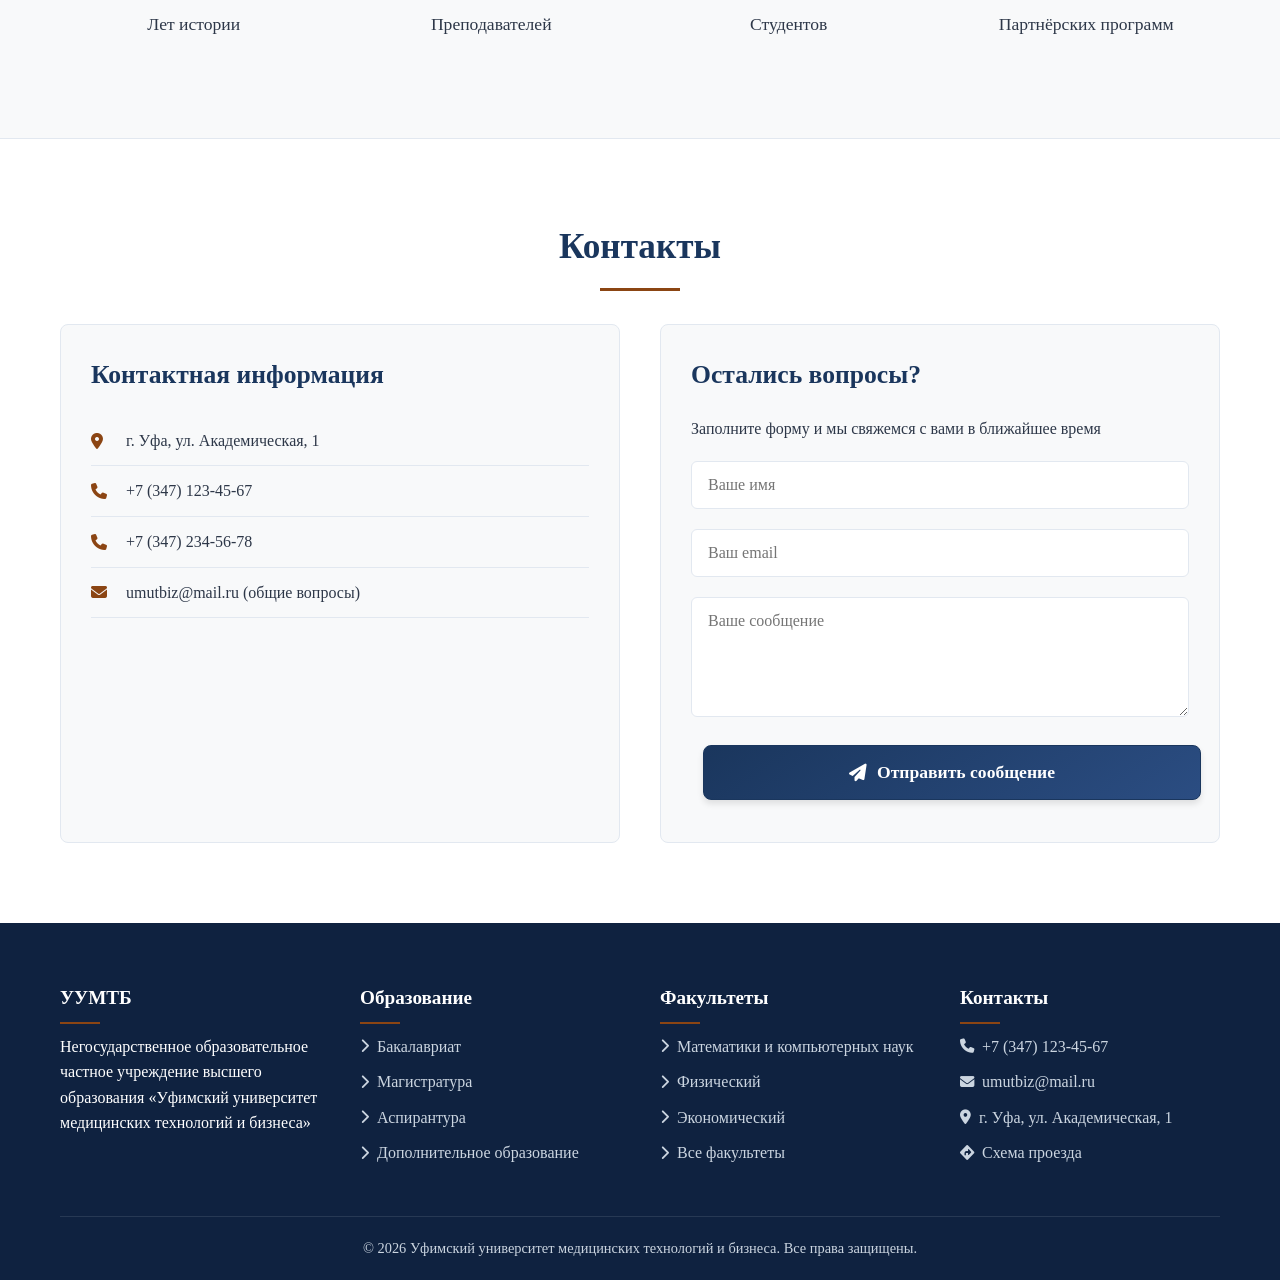
==== commit 033e622f: "some seo" ====
--- a/index.html
+++ b/index.html
@@ -3,7 +3,8 @@
 <head>
   <meta charset="UTF-8">
   <meta name="viewport" content="width=device-width, initial-scale=1.0">
-  <title>Уфимский университет медицинских технологий и бизнеса</title>
+  <meta name="description" content="Уфимский университет медицинских технологий и бизнеса (УУМТБ). Официальный сайт вуза: направления обучения, условия поступления, специальности и контакты.">
+  <title>Уфимский университет медицинских технологий и бизнеса | Официальный сайт</title>
   <link rel="stylesheet" href="https://cdnjs.cloudflare.com/ajax/libs/font-awesome/6.4.0/css/all.min.css">
   <style>
     :root {
@@ -596,7 +597,7 @@
   <header>
     <div class="container header-container">
       <a href="#" class="logo">
-        <img src="assets/logo.png" alt="Логотип УМУТиБ">
+        <img src="assets/logo.png" alt="Логотип УУМТБ">
         <div class="logo-text">Уфимский университет медицинских технологий и бизнеса</div>
       </a>
       
@@ -622,7 +623,7 @@
       <h1 class="hero-title">Уфимский университет медицинских технологий и бизнеса</h1>
       <p class="hero-subtitle">Классическое образование с современным подходом для вашего успешного будущего</p>
       <div class="hero-actions">
-        <a href="pages/apply.html" class="btn btn-primary"><i class="fas fa-pencil-alt"></i> Поступить в УМУТиБ</a>
+        <a href="pages/apply.html" class="btn btn-primary"><i class="fas fa-pencil-alt"></i> Поступить в УУМТБ</a>
         <a href="#" class="btn btn-outline"><i class="fas fa-book-open"></i> Программы обучения</a>
       </div>
     </div>
@@ -631,7 +632,7 @@
   <!-- Features Section -->
   <section class="features">
     <div class="container">
-      <h2 class="section-title">Почему выбирают УМУТиБ</h2>
+      <h2 class="section-title">Почему выбирают УУМТБ</h2>
       
       <div class="features-grid">
         <div class="feature">
@@ -766,7 +767,7 @@
     <div class="container">
       <div class="footer-grid">
         <div>
-          <h3 class="footer-title">УМУТиБ</h3>
+          <h3 class="footer-title">УУМТБ</h3>
           <p>Негосударственное образовательное частное учреждение высшего образования «Уфимский университет медицинских технологий и бизнеса»</p>
         </div>
         
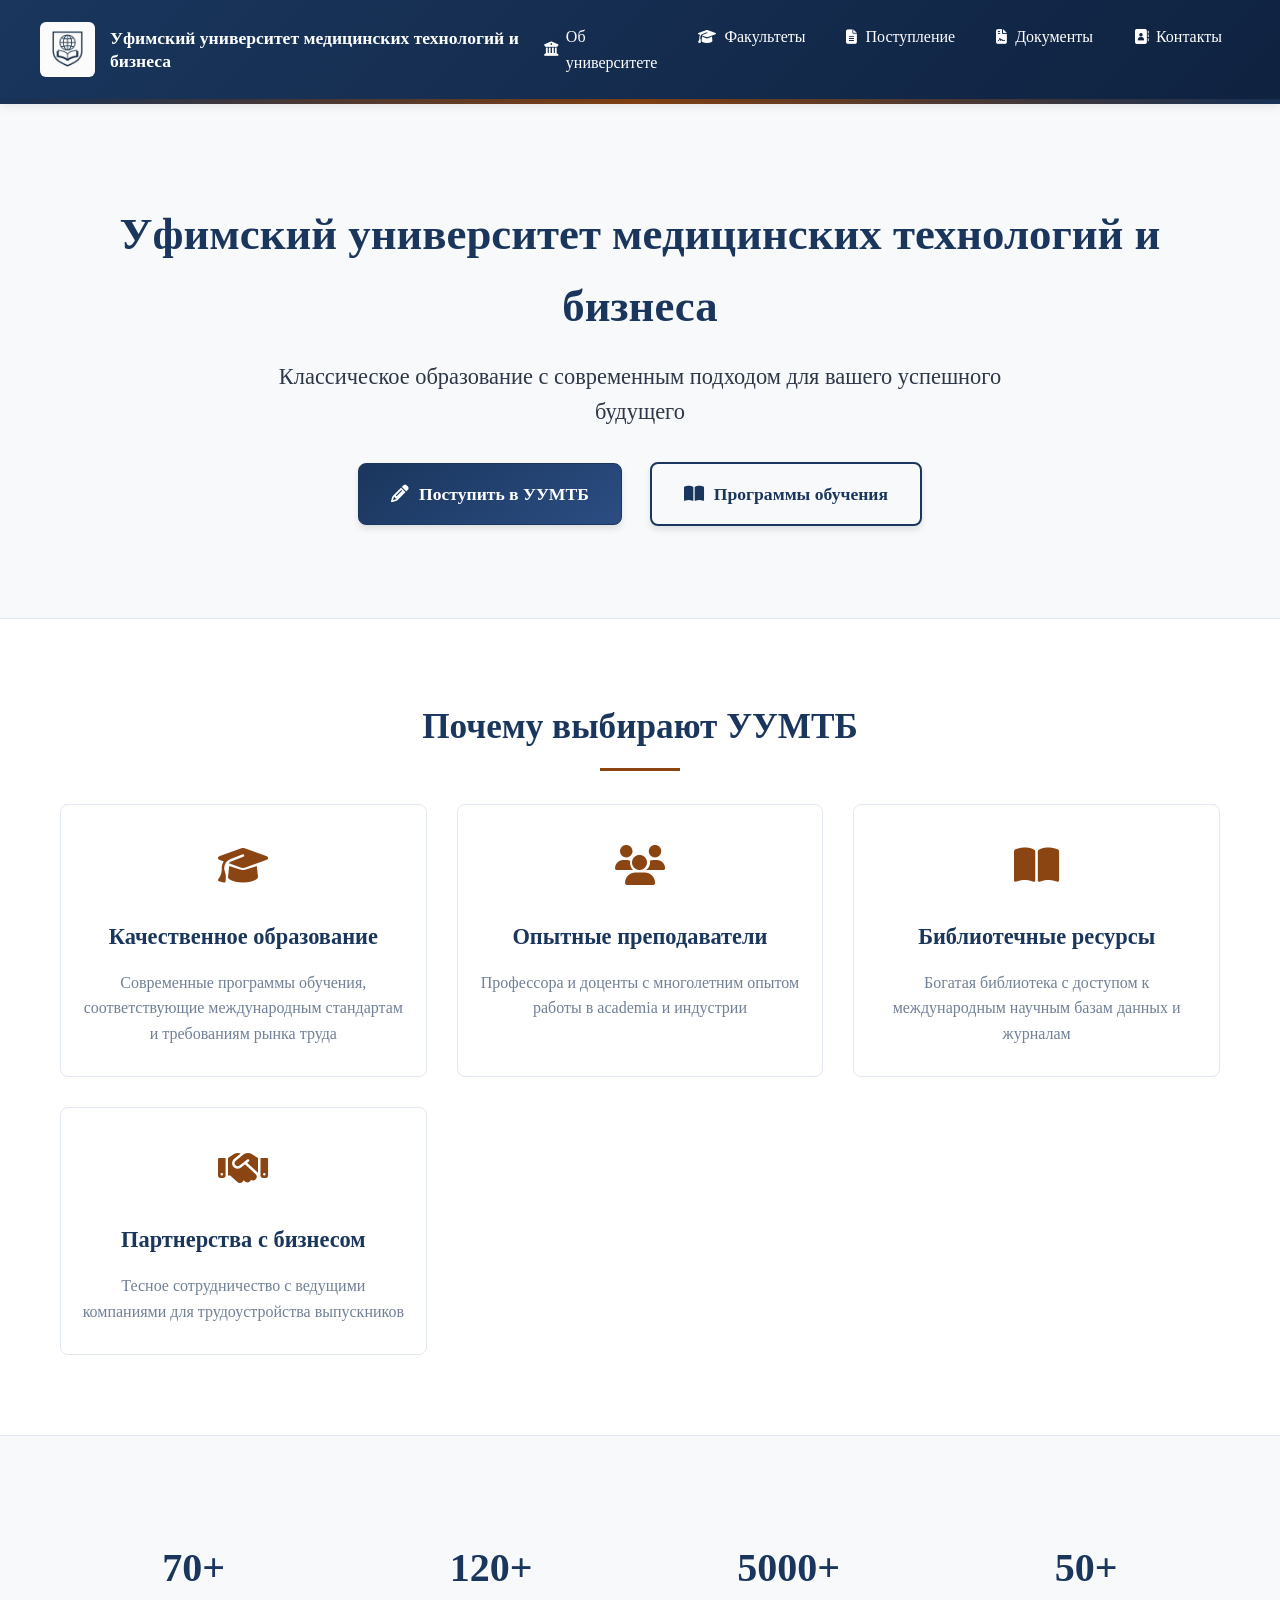
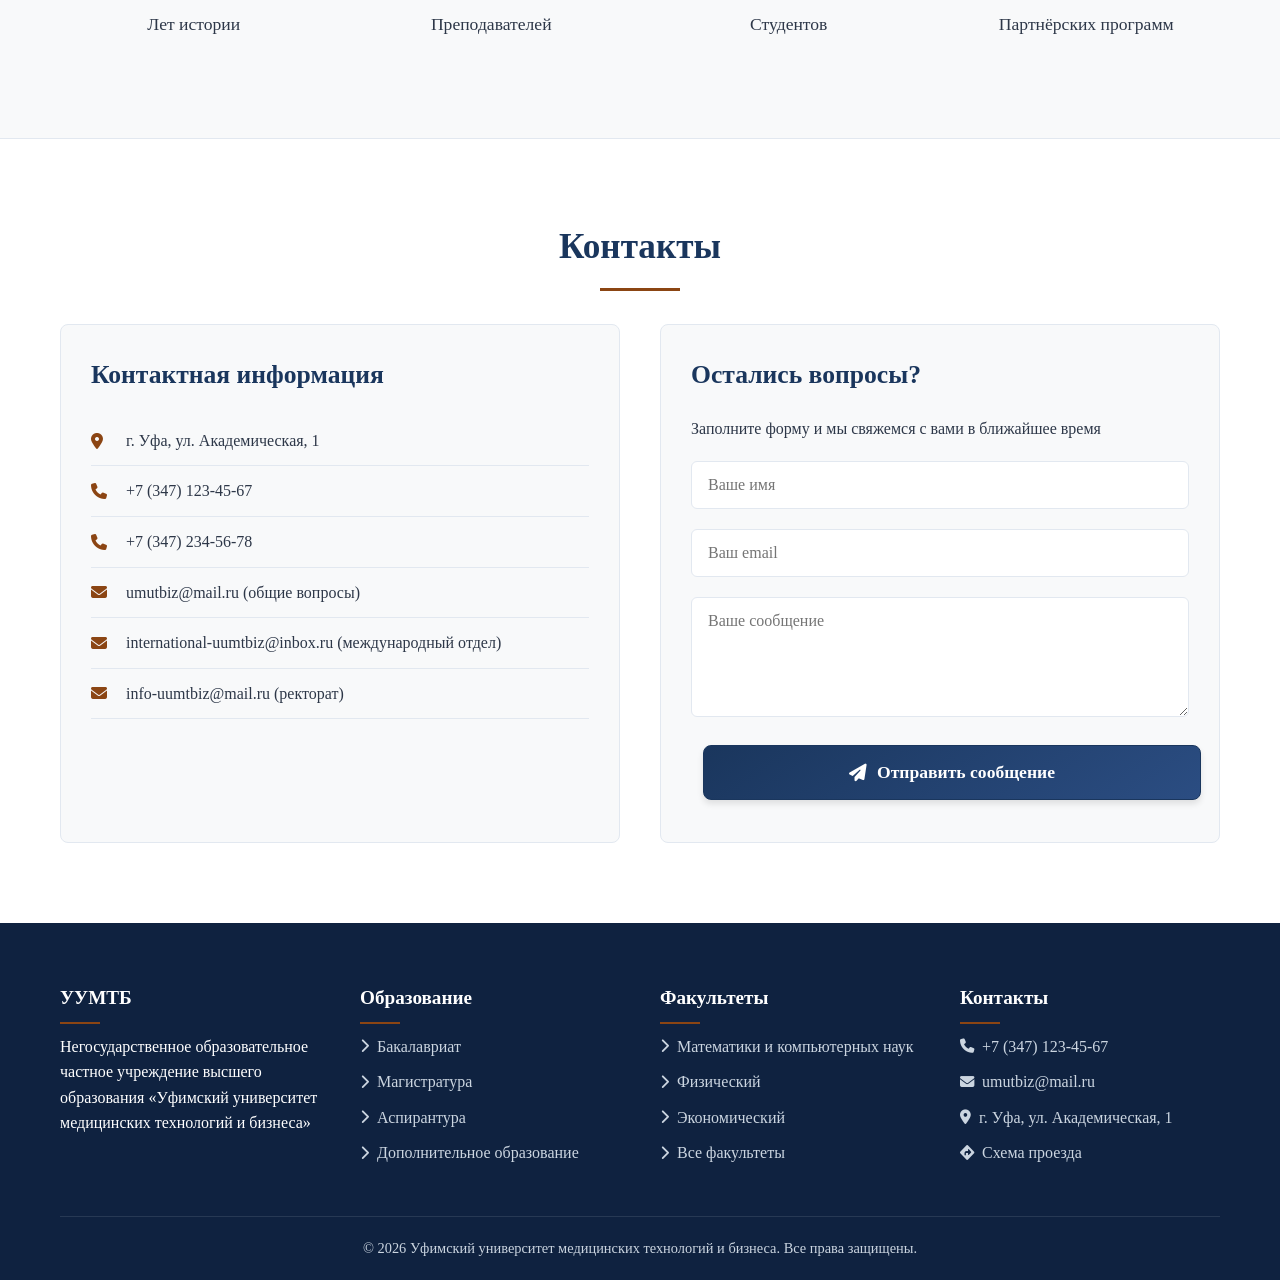
==== commit 850862f3: "css file with faculties" ====
--- a/index.html
+++ b/index.html
@@ -5,592 +5,8 @@
   <meta name="viewport" content="width=device-width, initial-scale=1.0">
   <meta name="description" content="Уфимский университет медицинских технологий и бизнеса (УУМТБ). Официальный сайт вуза: направления обучения, условия поступления, специальности и контакты.">
   <title>Уфимский университет медицинских технологий и бизнеса | Официальный сайт</title>
+  <link rel="stylesheet" href="assets/style.css">
   <link rel="stylesheet" href="https://cdnjs.cloudflare.com/ajax/libs/font-awesome/6.4.0/css/all.min.css">
-  <style>
-    :root {
-      --primary: #1a365d;
-      --primary-dark: #0f2240;
-      --secondary: #2b6cb0;
-      --accent: #8B4513;
-      --light: #f8f9fa;
-      --dark: #2d3748;
-      --gray: #718096;
-      --light-gray: #e2e8f0;
-      --transition: all 0.3s ease;
-    }
-    
-    * {
-      margin: 0;
-      padding: 0;
-      box-sizing: border-box;
-    }
-    
-    body {
-      font-family: 'Georgia', serif;
-      line-height: 1.6;
-      color: var(--dark);
-      background-color: #fff;
-      overflow-x: hidden;
-    }
-    
-    .container {
-      width: 100%;
-      max-width: 1200px;
-      margin: 0 auto;
-      padding: 0 20px;
-    }
-    
-    /* Modern Header Styles */
-    header {
-      background: linear-gradient(135deg, var(--primary) 0%, var(--primary-dark) 100%);
-      color: white;
-      position: sticky;
-      top: 0;
-      z-index: 1000;
-      box-shadow: 0 4px 12px rgba(0, 0, 0, 0.15);
-      padding: 0;
-    }
-    
-    .header-container {
-      display: flex;
-      justify-content: space-between;
-      align-items: center;
-      padding: 12px 0;
-    }
-    
-    .logo {
-      display: flex;
-      align-items: center;
-      gap: 15px;
-      text-decoration: none;
-      transition: var(--transition);
-    }
-    
-    .logo:hover {
-      opacity: 0.9;
-      transform: translateY(-1px);
-    }
-    
-    .logo img {
-      height: 55px;
-      width: auto;
-      border-radius: 6px;
-    }
-    
-    .logo-text {
-      font-size: 1.1rem;
-      font-weight: bold;
-      color: white;
-      line-height: 1.3;
-    }
-    
-    nav {
-      display: flex;
-      align-items: center;
-    }
-    
-    .nav-menu {
-      display: flex;
-      list-style: none;
-      gap: 5px;
-    }
-    
-    .nav-item {
-      position: relative;
-    }
-    
-    .nav-link {
-      text-decoration: none;
-      color: white;
-      font-weight: 500;
-      padding: 12px 18px;
-      border-radius: 6px;
-      display: flex;
-      align-items: center;
-      gap: 8px;
-      transition: var(--transition);
-      position: relative;
-      overflow: hidden;
-    }
-    
-    .nav-link::before {
-      content: '';
-      position: absolute;
-      top: 0;
-      left: -100%;
-      width: 100%;
-      height: 100%;
-      background: linear-gradient(90deg, transparent, rgba(255, 255, 255, 0.2), transparent);
-      transition: var(--transition);
-    }
-    
-    .nav-link:hover::before {
-      left: 100%;
-    }
-    
-    .nav-link:hover {
-      background: rgba(255, 255, 255, 0.1);
-      transform: translateY(-2px);
-    }
-    
-    .nav-link i {
-      font-size: 0.9rem;
-    }
-    
-    .mobile-menu-btn {
-      display: none;
-      background: rgba(255, 255, 255, 0.1);
-      border: none;
-      font-size: 1.4rem;
-      cursor: pointer;
-      color: white;
-      padding: 10px 12px;
-      border-radius: 6px;
-      transition: var(--transition);
-    }
-    
-    .mobile-menu-btn:hover {
-      background: rgba(255, 255, 255, 0.2);
-      transform: scale(1.05);
-    }
-    
-    /* Hero Section */
-    .hero {
-      background: var(--light);
-      padding: 100px 0 80px;
-      text-align: center;
-      border-bottom: 1px solid var(--light-gray);
-      position: relative;
-    }
-    
-    .hero::before {
-      content: '';
-      position: absolute;
-      top: 0;
-      left: 0;
-      right: 0;
-      height: 5px;
-      background: linear-gradient(90deg, var(--primary), var(--accent), var(--primary));
-    }
-    
-    .hero-title {
-      font-size: 2.8rem;
-      margin-bottom: 1rem;
-      color: var(--primary);
-      font-family: 'Times New Roman', serif;
-    }
-    
-    .hero-subtitle {
-      font-size: 1.4rem;
-      margin-bottom: 2rem;
-      color: var(--dark);
-      font-weight: 400;
-      max-width: 800px;
-      margin-left: auto;
-      margin-right: auto;
-    }
-    
-    .btn {
-      display: inline-flex;
-      align-items: center;
-      justify-content: center;
-      padding: 16px 32px;
-      border-radius: 8px;
-      text-decoration: none;
-      font-weight: 600;
-      transition: var(--transition);
-      margin: 0 12px 12px;
-      font-family: 'Georgia', serif;
-      font-size: 1.1rem;
-      position: relative;
-      overflow: hidden;
-      box-shadow: 0 4px 6px rgba(0, 0, 0, 0.1);
-      border: none;
-      cursor: pointer;
-    }
-    
-    .btn i {
-      margin-right: 10px;
-      transition: var(--transition);
-    }
-    
-    .btn-primary {
-      background: linear-gradient(145deg, var(--primary), #2b4d82);
-      color: white;
-      border: 1px solid var(--primary);
-    }
-    
-    .btn-primary:hover {
-      background: linear-gradient(145deg, #2b4d82, var(--primary));
-      color: white;
-      transform: translateY(-3px);
-      box-shadow: 0 6px 12px rgba(0, 0, 0, 0.15);
-    }
-    
-    .btn-primary:active {
-      transform: translateY(0);
-      box-shadow: 0 2px 4px rgba(0, 0, 0, 0.1);
-    }
-    
-    .btn-outline {
-      background: transparent;
-      color: var(--primary);
-      border: 2px solid var(--primary);
-    }
-    
-    .btn-outline:hover {
-      background: var(--primary);
-      color: white;
-      transform: translateY(-3px);
-      box-shadow: 0 6px 12px rgba(0, 0, 0, 0.15);
-    }
-    
-    .btn-outline:active {
-      transform: translateY(0);
-      box-shadow: 0 2px 4px rgba(0, 0, 0, 0.1);
-    }
-    
-    /* Features Section */
-    .features {
-      padding: 80px 0;
-      background: white;
-    }
-    
-    .section-title {
-      text-align: center;
-      font-size: 2.2rem;
-      margin-bottom: 3rem;
-      color: var(--primary);
-      position: relative;
-      font-family: 'Times New Roman', serif;
-    }
-    
-    .section-title:after {
-      content: '';
-      position: absolute;
-      bottom: -15px;
-      left: 50%;
-      transform: translateX(-50%);
-      width: 80px;
-      height: 3px;
-      background: var(--accent);
-    }
-    
-    .features-grid {
-      display: grid;
-      grid-template-columns: repeat(auto-fit, minmax(280px, 1fr));
-      gap: 30px;
-    }
-    
-    .feature {
-      text-align: center;
-      padding: 30px 20px;
-      border: 1px solid var(--light-gray);
-      border-radius: 8px;
-      transition: var(--transition);
-    }
-    
-    .feature:hover {
-      box-shadow: 0 8px 20px rgba(0, 0, 0, 0.1);
-      transform: translateY(-5px);
-    }
-    
-    .feature-icon {
-      font-size: 2.5rem;
-      margin-bottom: 20px;
-      color: var(--accent);
-      transition: var(--transition);
-    }
-    
-    .feature:hover .feature-icon {
-      transform: scale(1.1);
-    }
-    
-    .feature-title {
-      font-size: 1.4rem;
-      margin-bottom: 15px;
-      color: var(--primary);
-    }
-    
-    .feature p {
-      color: var(--gray);
-    }
-    
-    /* Stats Section */
-    .stats {
-      padding: 80px 0;
-      background: var(--light);
-      text-align: center;
-      border-top: 1px solid var(--light-gray);
-      border-bottom: 1px solid var(--light-gray);
-    }
-    
-    .stats-grid {
-      display: grid;
-      grid-template-columns: repeat(auto-fit, minmax(200px, 1fr));
-      gap: 30px;
-    }
-    
-    .stat {
-      padding: 20px;
-      transition: var(--transition);
-    }
-    
-    .stat:hover {
-      transform: translateY(-5px);
-    }
-    
-    .stat-number {
-      font-size: 2.5rem;
-      font-weight: bold;
-      margin-bottom: 10px;
-      color: var(--primary);
-      font-family: 'Times New Roman', serif;
-    }
-    
-    .stat-label {
-      color: var(--dark);
-      font-size: 1.1rem;
-    }
-    
-    /* Contact Section */
-    .contact {
-      padding: 80px 0;
-      background: white;
-    }
-    
-    .contact-grid {
-      display: grid;
-      grid-template-columns: repeat(auto-fit, minmax(300px, 1fr));
-      gap: 40px;
-    }
-    
-    .contact-info {
-      padding: 30px;
-      background: var(--light);
-      border-radius: 8px;
-      border: 1px solid var(--light-gray);
-      transition: var(--transition);
-    }
-    
-    .contact-info:hover {
-      box-shadow: 0 8px 20px rgba(0, 0, 0, 0.1);
-    }
-    
-    .contact-title {
-      font-size: 1.6rem;
-      margin-bottom: 20px;
-      color: var(--primary);
-      font-family: 'Times New Roman', serif;
-    }
-    
-    .contact-list {
-      list-style: none;
-    }
-    
-    .contact-list li {
-      padding: 12px 0;
-      border-bottom: 1px solid var(--light-gray);
-      display: flex;
-      align-items: center;
-      transition: var(--transition);
-    }
-    
-    .contact-list li:hover {
-      background-color: rgba(0, 0, 0, 0.03);
-      padding-left: 10px;
-    }
-    
-    .contact-list i {
-      margin-right: 15px;
-      color: var(--accent);
-      width: 20px;
-    }
-    
-    /* Footer */
-    footer {
-      background: var(--primary-dark);
-      color: white;
-      padding: 60px 0 20px;
-    }
-    
-    .footer-grid {
-      display: grid;
-      grid-template-columns: repeat(auto-fit, minmax(250px, 1fr));
-      gap: 40px;
-      margin-bottom: 40px;
-    }
-    
-    .footer-title {
-      font-size: 1.2rem;
-      margin-bottom: 20px;
-      position: relative;
-      font-family: 'Times New Roman', serif;
-    }
-    
-    .footer-title:after {
-      content: '';
-      position: absolute;
-      bottom: -10px;
-      left: 0;
-      width: 40px;
-      height: 2px;
-      background: var(--accent);
-    }
-    
-    .footer-links {
-      list-style: none;
-    }
-    
-    .footer-links li {
-      margin-bottom: 10px;
-      transition: var(--transition);
-    }
-    
-    .footer-links li:hover {
-      transform: translateX(5px);
-    }
-    
-    .footer-links a {
-      color: #cbd5e0;
-      text-decoration: none;
-      transition: var(--transition);
-      display: flex;
-      align-items: center;
-    }
-    
-    .footer-links a:hover {
-      color: white;
-    }
-    
-    .footer-links a i {
-      margin-right: 8px;
-      font-size: 0.9rem;
-    }
-    
-    .footer-bottom {
-      text-align: center;
-      padding-top: 20px;
-      border-top: 1px solid rgba(255, 255, 255, 0.1);
-      font-size: 0.9rem;
-      color: #cbd5e0;
-    }
-    
-    /* Form Styles */
-    .form-group {
-      margin-bottom: 20px;
-    }
-    
-    .form-input {
-      width: 100%;
-      padding: 14px 16px;
-      border: 1px solid var(--light-gray);
-      border-radius: 6px;
-      font-family: 'Georgia', serif;
-      font-size: 1rem;
-      transition: var(--transition);
-    }
-    
-    .form-input:focus {
-      outline: none;
-      border-color: var(--primary);
-      box-shadow: 0 0 0 3px rgba(26, 54, 93, 0.2);
-    }
-    
-    textarea.form-input {
-      min-height: 120px;
-      resize: vertical;
-    }
-    
-    /* Responsive Styles */
-    @media (max-width: 992px) {
-      .nav-menu {
-        display: none;
-        flex-direction: column;
-        position: absolute;
-        top: 100%;
-        left: 0;
-        right: 0;
-        background: linear-gradient(135deg, var(--primary) 0%, var(--primary-dark) 100%);
-        padding: 20px;
-        box-shadow: 0 5px 15px rgba(0, 0, 0, 0.2);
-        border-top: 1px solid rgba(255, 255, 255, 0.1);
-      }
-      
-      .nav-menu.active {
-        display: flex;
-      }
-      
-      .nav-item {
-        width: 100%;
-      }
-      
-      .nav-link {
-        padding: 15px;
-        border-radius: 4px;
-        margin-bottom: 5px;
-      }
-      
-      .mobile-menu-btn {
-        display: block;
-      }
-      
-      .hero-title {
-        font-size: 2.4rem;
-      }
-    }
-    
-    @media (max-width: 768px) {
-      .hero-title {
-        font-size: 2rem;
-      }
-      
-      .hero-subtitle {
-        font-size: 1.2rem;
-      }
-      
-      .btn {
-        display: flex;
-        margin: 10px auto;
-        width: 80%;
-        max-width: 250px;
-      }
-      
-      .section-title {
-        font-size: 1.8rem;
-      }
-      
-      .header-container {
-        flex-wrap: wrap;
-      }
-      
-      .logo {
-        margin-bottom: 10px;
-      }
-    }
-    
-    @media (max-width: 576px) {
-      .logo img {
-        height: 50px;
-      }
-      
-      .logo-text {
-        font-size: 0.95rem;
-      }
-      
-      .hero {
-        padding: 80px 0 60px;
-      }
-      
-      .feature {
-        padding: 20px 15px;
-      }
-      
-      .contact-info {
-        padding: 20px;
-      }
-    }
-  </style>
 </head>
 <body>
   <!-- Header -->
@@ -604,7 +20,7 @@
       <nav>
         <ul class="nav-menu">
           <li class="nav-item"><a href="pages/about.html" class="nav-link"><i class="fas fa-university"></i> Об университете</a></li>
-          <li class="nav-item"><a href="pages/faculties.html" class="nav-link"><i class="fas fa-graduation-cap"></i> Факультеты</a></li>
+          <li class="nav-item"><a href="pages/about.html#faculties" class="nav-link"><i class="fas fa-graduation-cap"></i> Факультеты</a></li>
           <li class="nav-item"><a href="pages/admission.html" class="nav-link"><i class="fas fa-file-alt"></i> Поступление</a></li>
           <li class="nav-item"><a href="pages/documents.html" class="nav-link"><i class="fas fa-file-contract"></i> Документы</a></li>
           <li class="nav-item"><a href="pages/contacts.html" class="nav-link"><i class="fas fa-address-book"></i> Контакты</a></li>
@@ -623,8 +39,8 @@
       <h1 class="hero-title">Уфимский университет медицинских технологий и бизнеса</h1>
       <p class="hero-subtitle">Классическое образование с современным подходом для вашего успешного будущего</p>
       <div class="hero-actions">
-        <a href="pages/apply.html" class="btn btn-primary"><i class="fas fa-pencil-alt"></i> Поступить в УУМТБ</a>
-        <a href="#" class="btn btn-outline"><i class="fas fa-book-open"></i> Программы обучения</a>
+        <a href="pages/admission.html" class="btn btn-primary"><i class="fas fa-pencil-alt"></i> Поступить в УУМТБ</a>
+        <a href="pages/about.html#faculties" class="btn btn-outline"><i class="fas fa-book-open"></i> Программы обучения</a>
       </div>
     </div>
   </section>
@@ -723,15 +139,15 @@
               <i class="fas fa-envelope"></i>
               <span>umutbiz@mail.ru (общие вопросы)</span>
             </li>
+            <li>
+              <i class="fas fa-envelope"></i>
+              <span>international-uumtbiz@inbox.ru (международный отдел)</span>
+            </li>
+            <li>
+              <i class="fas fa-envelope"></i>
+              <span>info-uumtbiz@mail.ru (ректорат)</span>
+            </li>
             <!-- <li>
-              <i class="fas fa-envelope"></i>
-              <span>support@umutb.ru (студенческие вопросы)</span>
-            </li>
-            <li>
-              <i class="fas fa-envelope"></i>
-              <span>administration@umutb.ru (ректорат)</span>
-            </li>
-            <li>
               <i class="fas fa-envelope"></i>
               <span>office@umutb.ru (управление)</span>
             </li> -->
--- a/assets/style.css
+++ b/assets/style.css
@@ -0,0 +1,584 @@
+    :root {
+      --primary: #1a365d;
+      --primary-dark: #0f2240;
+      --secondary: #2b6cb0;
+      --accent: #8B4513;
+      --light: #f8f9fa;
+      --dark: #2d3748;
+      --gray: #718096;
+      --light-gray: #e2e8f0;
+      --transition: all 0.3s ease;
+    }
+    
+    * {
+      margin: 0;
+      padding: 0;
+      box-sizing: border-box;
+    }
+    
+    body {
+      font-family: 'Georgia', serif;
+      line-height: 1.6;
+      color: var(--dark);
+      background-color: #fff;
+      overflow-x: hidden;
+    }
+    
+    .container {
+      width: 100%;
+      max-width: 1200px;
+      margin: 0 auto;
+      padding: 0 20px;
+    }
+    
+    /* Modern Header Styles */
+    header {
+      background: linear-gradient(135deg, var(--primary) 0%, var(--primary-dark) 100%);
+      color: white;
+      position: sticky;
+      top: 0;
+      z-index: 1000;
+      box-shadow: 0 4px 12px rgba(0, 0, 0, 0.15);
+      padding: 0;
+    }
+    
+    .header-container {
+      display: flex;
+      justify-content: space-between;
+      align-items: center;
+      padding: 12px 0;
+    }
+    
+    .logo {
+      display: flex;
+      align-items: center;
+      gap: 15px;
+      text-decoration: none;
+      transition: var(--transition);
+    }
+    
+    .logo:hover {
+      opacity: 0.9;
+      transform: translateY(-1px);
+    }
+    
+    .logo img {
+      height: 55px;
+      width: auto;
+      border-radius: 6px;
+    }
+    
+    .logo-text {
+      font-size: 1.1rem;
+      font-weight: bold;
+      color: white;
+      line-height: 1.3;
+    }
+    
+    nav {
+      display: flex;
+      align-items: center;
+    }
+    
+    .nav-menu {
+      display: flex;
+      list-style: none;
+      gap: 5px;
+    }
+    
+    .nav-item {
+      position: relative;
+    }
+    
+    .nav-link {
+      text-decoration: none;
+      color: white;
+      font-weight: 500;
+      padding: 12px 18px;
+      border-radius: 6px;
+      display: flex;
+      align-items: center;
+      gap: 8px;
+      transition: var(--transition);
+      position: relative;
+      overflow: hidden;
+    }
+    
+    .nav-link::before {
+      content: '';
+      position: absolute;
+      top: 0;
+      left: -100%;
+      width: 100%;
+      height: 100%;
+      background: linear-gradient(90deg, transparent, rgba(255, 255, 255, 0.2), transparent);
+      transition: var(--transition);
+    }
+    
+    .nav-link:hover::before {
+      left: 100%;
+    }
+    
+    .nav-link:hover {
+      background: rgba(255, 255, 255, 0.1);
+      transform: translateY(-2px);
+    }
+    
+    .nav-link i {
+      font-size: 0.9rem;
+    }
+    
+    .mobile-menu-btn {
+      display: none;
+      background: rgba(255, 255, 255, 0.1);
+      border: none;
+      font-size: 1.4rem;
+      cursor: pointer;
+      color: white;
+      padding: 10px 12px;
+      border-radius: 6px;
+      transition: var(--transition);
+    }
+    
+    .mobile-menu-btn:hover {
+      background: rgba(255, 255, 255, 0.2);
+      transform: scale(1.05);
+    }
+    
+    /* Hero Section */
+    .hero {
+      background: var(--light);
+      padding: 100px 0 80px;
+      text-align: center;
+      border-bottom: 1px solid var(--light-gray);
+      position: relative;
+    }
+    
+    .hero::before {
+      content: '';
+      position: absolute;
+      top: 0;
+      left: 0;
+      right: 0;
+      height: 5px;
+      background: linear-gradient(90deg, var(--primary), var(--accent), var(--primary));
+    }
+    
+    .hero-title {
+      font-size: 2.8rem;
+      margin-bottom: 1rem;
+      color: var(--primary);
+      font-family: 'Times New Roman', serif;
+    }
+    
+    .hero-subtitle {
+      font-size: 1.4rem;
+      margin-bottom: 2rem;
+      color: var(--dark);
+      font-weight: 400;
+      max-width: 800px;
+      margin-left: auto;
+      margin-right: auto;
+    }
+    
+    .btn {
+      display: inline-flex;
+      align-items: center;
+      justify-content: center;
+      padding: 16px 32px;
+      border-radius: 8px;
+      text-decoration: none;
+      font-weight: 600;
+      transition: var(--transition);
+      margin: 0 12px 12px;
+      font-family: 'Georgia', serif;
+      font-size: 1.1rem;
+      position: relative;
+      overflow: hidden;
+      box-shadow: 0 4px 6px rgba(0, 0, 0, 0.1);
+      border: none;
+      cursor: pointer;
+    }
+    
+    .btn i {
+      margin-right: 10px;
+      transition: var(--transition);
+    }
+    
+    .btn-primary {
+      background: linear-gradient(145deg, var(--primary), #2b4d82);
+      color: white;
+      border: 1px solid var(--primary);
+    }
+    
+    .btn-primary:hover {
+      background: linear-gradient(145deg, #2b4d82, var(--primary));
+      color: white;
+      transform: translateY(-3px);
+      box-shadow: 0 6px 12px rgba(0, 0, 0, 0.15);
+    }
+    
+    .btn-primary:active {
+      transform: translateY(0);
+      box-shadow: 0 2px 4px rgba(0, 0, 0, 0.1);
+    }
+    
+    .btn-outline {
+      background: transparent;
+      color: var(--primary);
+      border: 2px solid var(--primary);
+    }
+    
+    .btn-outline:hover {
+      background: var(--primary);
+      color: white;
+      transform: translateY(-3px);
+      box-shadow: 0 6px 12px rgba(0, 0, 0, 0.15);
+    }
+    
+    .btn-outline:active {
+      transform: translateY(0);
+      box-shadow: 0 2px 4px rgba(0, 0, 0, 0.1);
+    }
+    
+    /* Features Section */
+    .features {
+      padding: 80px 0;
+      background: white;
+    }
+    
+    .section-title {
+      text-align: center;
+      font-size: 2.2rem;
+      margin-bottom: 3rem;
+      color: var(--primary);
+      position: relative;
+      font-family: 'Times New Roman', serif;
+    }
+    
+    .section-title:after {
+      content: '';
+      position: absolute;
+      bottom: -15px;
+      left: 50%;
+      transform: translateX(-50%);
+      width: 80px;
+      height: 3px;
+      background: var(--accent);
+    }
+    
+    .features-grid {
+      display: grid;
+      grid-template-columns: repeat(auto-fit, minmax(280px, 1fr));
+      gap: 30px;
+    }
+    
+    .feature {
+      text-align: center;
+      padding: 30px 20px;
+      border: 1px solid var(--light-gray);
+      border-radius: 8px;
+      transition: var(--transition);
+    }
+    
+    .feature:hover {
+      box-shadow: 0 8px 20px rgba(0, 0, 0, 0.1);
+      transform: translateY(-5px);
+    }
+    
+    .feature-icon {
+      font-size: 2.5rem;
+      margin-bottom: 20px;
+      color: var(--accent);
+      transition: var(--transition);
+    }
+    
+    .feature:hover .feature-icon {
+      transform: scale(1.1);
+    }
+    
+    .feature-title {
+      font-size: 1.4rem;
+      margin-bottom: 15px;
+      color: var(--primary);
+    }
+    
+    .feature p {
+      color: var(--gray);
+    }
+    
+    /* Stats Section */
+    .stats {
+      padding: 80px 0;
+      background: var(--light);
+      text-align: center;
+      border-top: 1px solid var(--light-gray);
+      border-bottom: 1px solid var(--light-gray);
+    }
+    
+    .stats-grid {
+      display: grid;
+      grid-template-columns: repeat(auto-fit, minmax(200px, 1fr));
+      gap: 30px;
+    }
+    
+    .stat {
+      padding: 20px;
+      transition: var(--transition);
+    }
+    
+    .stat:hover {
+      transform: translateY(-5px);
+    }
+    
+    .stat-number {
+      font-size: 2.5rem;
+      font-weight: bold;
+      margin-bottom: 10px;
+      color: var(--primary);
+      font-family: 'Times New Roman', serif;
+    }
+    
+    .stat-label {
+      color: var(--dark);
+      font-size: 1.1rem;
+    }
+    
+    /* Contact Section */
+    .contact {
+      padding: 80px 0;
+      background: white;
+    }
+    
+    .contact-grid {
+      display: grid;
+      grid-template-columns: repeat(auto-fit, minmax(300px, 1fr));
+      gap: 40px;
+    }
+    
+    .contact-info {
+      padding: 30px;
+      background: var(--light);
+      border-radius: 8px;
+      border: 1px solid var(--light-gray);
+      transition: var(--transition);
+    }
+    
+    .contact-info:hover {
+      box-shadow: 0 8px 20px rgba(0, 0, 0, 0.1);
+    }
+    
+    .contact-title {
+      font-size: 1.6rem;
+      margin-bottom: 20px;
+      color: var(--primary);
+      font-family: 'Times New Roman', serif;
+    }
+    
+    .contact-list {
+      list-style: none;
+    }
+    
+    .contact-list li {
+      padding: 12px 0;
+      border-bottom: 1px solid var(--light-gray);
+      display: flex;
+      align-items: center;
+      transition: var(--transition);
+    }
+    
+    .contact-list li:hover {
+      background-color: rgba(0, 0, 0, 0.03);
+      padding-left: 10px;
+    }
+    
+    .contact-list i {
+      margin-right: 15px;
+      color: var(--accent);
+      width: 20px;
+    }
+    
+    /* Footer */
+    footer {
+      background: var(--primary-dark);
+      color: white;
+      padding: 60px 0 20px;
+    }
+    
+    .footer-grid {
+      display: grid;
+      grid-template-columns: repeat(auto-fit, minmax(250px, 1fr));
+      gap: 40px;
+      margin-bottom: 40px;
+    }
+    
+    .footer-title {
+      font-size: 1.2rem;
+      margin-bottom: 20px;
+      position: relative;
+      font-family: 'Times New Roman', serif;
+    }
+    
+    .footer-title:after {
+      content: '';
+      position: absolute;
+      bottom: -10px;
+      left: 0;
+      width: 40px;
+      height: 2px;
+      background: var(--accent);
+    }
+    
+    .footer-links {
+      list-style: none;
+    }
+    
+    .footer-links li {
+      margin-bottom: 10px;
+      transition: var(--transition);
+    }
+    
+    .footer-links li:hover {
+      transform: translateX(5px);
+    }
+    
+    .footer-links a {
+      color: #cbd5e0;
+      text-decoration: none;
+      transition: var(--transition);
+      display: flex;
+      align-items: center;
+    }
+    
+    .footer-links a:hover {
+      color: white;
+    }
+    
+    .footer-links a i {
+      margin-right: 8px;
+      font-size: 0.9rem;
+    }
+    
+    .footer-bottom {
+      text-align: center;
+      padding-top: 20px;
+      border-top: 1px solid rgba(255, 255, 255, 0.1);
+      font-size: 0.9rem;
+      color: #cbd5e0;
+    }
+    
+    /* Form Styles */
+    .form-group {
+      margin-bottom: 20px;
+    }
+    
+    .form-input {
+      width: 100%;
+      padding: 14px 16px;
+      border: 1px solid var(--light-gray);
+      border-radius: 6px;
+      font-family: 'Georgia', serif;
+      font-size: 1rem;
+      transition: var(--transition);
+    }
+    
+    .form-input:focus {
+      outline: none;
+      border-color: var(--primary);
+      box-shadow: 0 0 0 3px rgba(26, 54, 93, 0.2);
+    }
+    
+    textarea.form-input {
+      min-height: 120px;
+      resize: vertical;
+    }
+    
+    /* Responsive Styles */
+    @media (max-width: 992px) {
+      .nav-menu {
+        display: none;
+        flex-direction: column;
+        position: absolute;
+        top: 100%;
+        left: 0;
+        right: 0;
+        background: linear-gradient(135deg, var(--primary) 0%, var(--primary-dark) 100%);
+        padding: 20px;
+        box-shadow: 0 5px 15px rgba(0, 0, 0, 0.2);
+        border-top: 1px solid rgba(255, 255, 255, 0.1);
+      }
+      
+      .nav-menu.active {
+        display: flex;
+      }
+      
+      .nav-item {
+        width: 100%;
+      }
+      
+      .nav-link {
+        padding: 15px;
+        border-radius: 4px;
+        margin-bottom: 5px;
+      }
+      
+      .mobile-menu-btn {
+        display: block;
+      }
+      
+      .hero-title {
+        font-size: 2.4rem;
+      }
+    }
+    
+    @media (max-width: 768px) {
+      .hero-title {
+        font-size: 2rem;
+      }
+      
+      .hero-subtitle {
+        font-size: 1.2rem;
+      }
+      
+      .btn {
+        display: flex;
+        margin: 10px auto;
+        width: 80%;
+        max-width: 250px;
+      }
+      
+      .section-title {
+        font-size: 1.8rem;
+      }
+      
+      .header-container {
+        flex-wrap: wrap;
+      }
+      
+      .logo {
+        margin-bottom: 10px;
+      }
+    }
+    
+    @media (max-width: 576px) {
+      .logo img {
+        height: 50px;
+      }
+      
+      .logo-text {
+        font-size: 0.95rem;
+      }
+      
+      .hero {
+        padding: 80px 0 60px;
+      }
+      
+      .feature {
+        padding: 20px 15px;
+      }
+      
+      .contact-info {
+        padding: 20px;
+      }
+    }
+    
